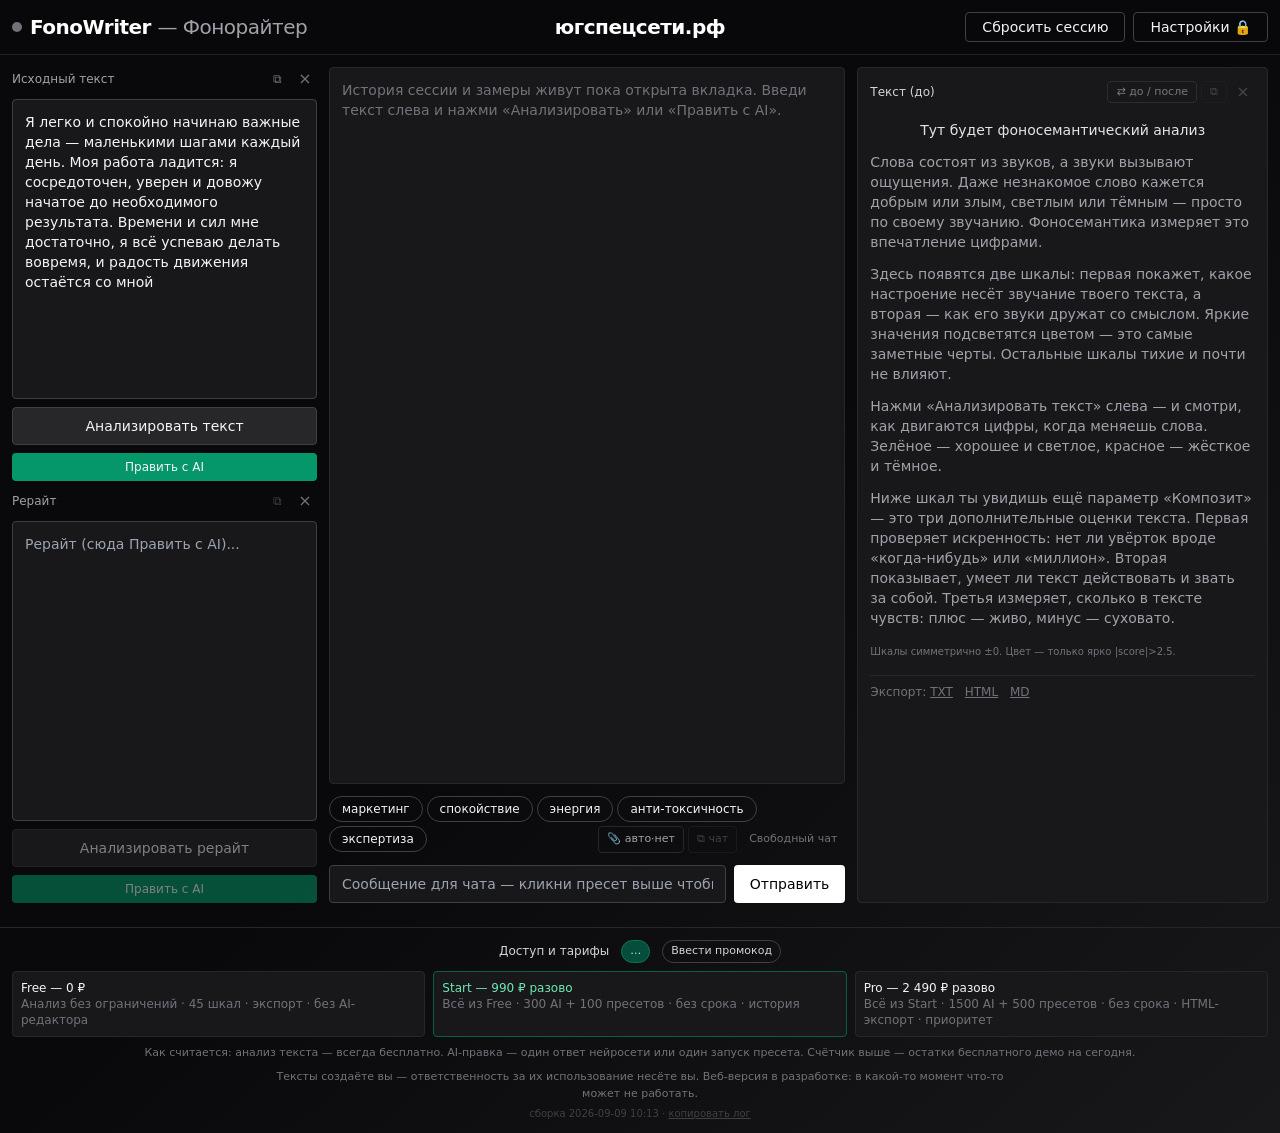
==== app/index.html @ 28bfb9e6 "no_expiry_tariffs" ====
<!doctype html>
<html lang="ru">
  <head>
    <meta charset="UTF-8" />
    <meta name="viewport" content="width=device-width, initial-scale=1.0" />
    <title>FonoWriter — Фонорайтер</title>
    <script src="./gas-adapter.js"></script>
    <script type="module" crossorigin src="./assets/index-BQ-QGiKy.js"></script>
    <link rel="stylesheet" crossorigin href="./assets/index-CV7e9gzK.css">
  </head>
  <body class="bg-zinc-950 text-zinc-100">
    <div id="root"></div>
  </body>
</html>
---- app/assets/index-CV7e9gzK.css ----
*,:before,:after{--tw-border-spacing-x: 0;--tw-border-spacing-y: 0;--tw-translate-x: 0;--tw-translate-y: 0;--tw-rotate: 0;--tw-skew-x: 0;--tw-skew-y: 0;--tw-scale-x: 1;--tw-scale-y: 1;--tw-pan-x: ;--tw-pan-y: ;--tw-pinch-zoom: ;--tw-scroll-snap-strictness: proximity;--tw-gradient-from-position: ;--tw-gradient-via-position: ;--tw-gradient-to-position: ;--tw-ordinal: ;--tw-slashed-zero: ;--tw-numeric-figure: ;--tw-numeric-spacing: ;--tw-numeric-fraction: ;--tw-ring-inset: ;--tw-ring-offset-width: 0px;--tw-ring-offset-color: #fff;--tw-ring-color: rgb(59 130 246 / .5);--tw-ring-offset-shadow: 0 0 #0000;--tw-ring-shadow: 0 0 #0000;--tw-shadow: 0 0 #0000;--tw-shadow-colored: 0 0 #0000;--tw-blur: ;--tw-brightness: ;--tw-contrast: ;--tw-grayscale: ;--tw-hue-rotate: ;--tw-invert: ;--tw-saturate: ;--tw-sepia: ;--tw-drop-shadow: ;--tw-backdrop-blur: ;--tw-backdrop-brightness: ;--tw-backdrop-contrast: ;--tw-backdrop-grayscale: ;--tw-backdrop-hue-rotate: ;--tw-backdrop-invert: ;--tw-backdrop-opacity: ;--tw-backdrop-saturate: ;--tw-backdrop-sepia: ;--tw-contain-size: ;--tw-contain-layout: ;--tw-contain-paint: ;--tw-contain-style: }::backdrop{--tw-border-spacing-x: 0;--tw-border-spacing-y: 0;--tw-translate-x: 0;--tw-translate-y: 0;--tw-rotate: 0;--tw-skew-x: 0;--tw-skew-y: 0;--tw-scale-x: 1;--tw-scale-y: 1;--tw-pan-x: ;--tw-pan-y: ;--tw-pinch-zoom: ;--tw-scroll-snap-strictness: proximity;--tw-gradient-from-position: ;--tw-gradient-via-position: ;--tw-gradient-to-position: ;--tw-ordinal: ;--tw-slashed-zero: ;--tw-numeric-figure: ;--tw-numeric-spacing: ;--tw-numeric-fraction: ;--tw-ring-inset: ;--tw-ring-offset-width: 0px;--tw-ring-offset-color: #fff;--tw-ring-color: rgb(59 130 246 / .5);--tw-ring-offset-shadow: 0 0 #0000;--tw-ring-shadow: 0 0 #0000;--tw-shadow: 0 0 #0000;--tw-shadow-colored: 0 0 #0000;--tw-blur: ;--tw-brightness: ;--tw-contrast: ;--tw-grayscale: ;--tw-hue-rotate: ;--tw-invert: ;--tw-saturate: ;--tw-sepia: ;--tw-drop-shadow: ;--tw-backdrop-blur: ;--tw-backdrop-brightness: ;--tw-backdrop-contrast: ;--tw-backdrop-grayscale: ;--tw-backdrop-hue-rotate: ;--tw-backdrop-invert: ;--tw-backdrop-opacity: ;--tw-backdrop-saturate: ;--tw-backdrop-sepia: ;--tw-contain-size: ;--tw-contain-layout: ;--tw-contain-paint: ;--tw-contain-style: }*,:before,:after{box-sizing:border-box;border-width:0;border-style:solid;border-color:#e5e7eb}:before,:after{--tw-content: ""}html,:host{line-height:1.5;-webkit-text-size-adjust:100%;-moz-tab-size:4;-o-tab-size:4;tab-size:4;font-family:ui-sans-serif,system-ui,sans-serif,"Apple Color Emoji","Segoe UI Emoji",Segoe UI Symbol,"Noto Color Emoji";font-feature-settings:normal;font-variation-settings:normal;-webkit-tap-highlight-color:transparent}body{margin:0;line-height:inherit}hr{height:0;color:inherit;border-top-width:1px}abbr:where([title]){-webkit-text-decoration:underline dotted;text-decoration:underline dotted}h1,h2,h3,h4,h5,h6{font-size:inherit;font-weight:inherit}a{color:inherit;text-decoration:inherit}b,strong{font-weight:bolder}code,kbd,samp,pre{font-family:ui-monospace,SFMono-Regular,Menlo,Monaco,Consolas,Liberation Mono,Courier New,monospace;font-feature-settings:normal;font-variation-settings:normal;font-size:1em}small{font-size:80%}sub,sup{font-size:75%;line-height:0;position:relative;vertical-align:baseline}sub{bottom:-.25em}sup{top:-.5em}table{text-indent:0;border-color:inherit;border-collapse:collapse}button,input,optgroup,select,textarea{font-family:inherit;font-feature-settings:inherit;font-variation-settings:inherit;font-size:100%;font-weight:inherit;line-height:inherit;letter-spacing:inherit;color:inherit;margin:0;padding:0}button,select{text-transform:none}button,input:where([type=button]),input:where([type=reset]),input:where([type=submit]){-webkit-appearance:button;background-color:transparent;background-image:none}:-moz-focusring{outline:auto}:-moz-ui-invalid{box-shadow:none}progress{vertical-align:baseline}::-webkit-inner-spin-button,::-webkit-outer-spin-button{height:auto}[type=search]{-webkit-appearance:textfield;outline-offset:-2px}::-webkit-search-decoration{-webkit-appearance:none}::-webkit-file-upload-button{-webkit-appearance:button;font:inherit}summary{display:list-item}blockquote,dl,dd,h1,h2,h3,h4,h5,h6,hr,figure,p,pre{margin:0}fieldset{margin:0;padding:0}legend{padding:0}ol,ul,menu{list-style:none;margin:0;padding:0}dialog{padding:0}textarea{resize:vertical}input::-moz-placeholder,textarea::-moz-placeholder{opacity:1;color:#9ca3af}input::placeholder,textarea::placeholder{opacity:1;color:#9ca3af}button,[role=button]{cursor:pointer}:disabled{cursor:default}img,svg,video,canvas,audio,iframe,embed,object{display:block;vertical-align:middle}img,video{max-width:100%;height:auto}[hidden]:where(:not([hidden=until-found])){display:none}.fixed{position:fixed}.sticky{position:sticky}.inset-0{top:0;right:0;bottom:0;left:0}.bottom-6{bottom:1.5rem}.left-1\/2{left:50%}.top-0{top:0}.z-10{z-index:10}.z-50{z-index:50}.z-\[60\]{z-index:60}.order-1{order:1}.order-2{order:2}.order-3{order:3}.order-4{order:4}.col-span-2{grid-column:span 2 / span 2}.mx-auto{margin-left:auto;margin-right:auto}.mb-1{margin-bottom:.25rem}.ml-2{margin-left:.5rem}.ml-auto{margin-left:auto}.mt-1{margin-top:.25rem}.mt-1\.5{margin-top:.375rem}.mt-2{margin-top:.5rem}.mt-3{margin-top:.75rem}.mt-6{margin-top:1.5rem}.inline-block{display:inline-block}.flex{display:flex}.table{display:table}.grid{display:grid}.contents{display:contents}.hidden{display:none}.h-1{height:.25rem}.h-1\.5{height:.375rem}.h-2{height:.5rem}.h-2\.5{height:.625rem}.h-4{height:1rem}.h-6{height:1.5rem}.h-64{height:16rem}.h-full{height:100%}.max-h-32{max-height:8rem}.min-h-0{min-height:0px}.min-h-\[200px\]{min-height:200px}.min-h-\[300px\]{min-height:300px}.min-h-\[520px\]{min-height:520px}.min-h-\[90px\]{min-height:90px}.min-h-screen{min-height:100vh}.w-2{width:.5rem}.w-2\.5{width:.625rem}.w-4{width:1rem}.w-6{width:1.5rem}.w-64{width:16rem}.w-full{width:100%}.w-px{width:1px}.min-w-0{min-width:0px}.max-w-3xl{max-width:48rem}.max-w-5xl{max-width:64rem}.max-w-\[85\%\]{max-width:85%}.max-w-sm{max-width:24rem}.flex-1{flex:1 1 0%}.shrink-0{flex-shrink:0}.-translate-x-1\/2{--tw-translate-x: -50%;transform:translate(var(--tw-translate-x),var(--tw-translate-y)) rotate(var(--tw-rotate)) skew(var(--tw-skew-x)) skewY(var(--tw-skew-y)) scaleX(var(--tw-scale-x)) scaleY(var(--tw-scale-y))}@keyframes pulse{50%{opacity:.5}}.animate-pulse{animation:pulse 2s cubic-bezier(.4,0,.6,1) infinite}.cursor-pointer{cursor:pointer}.resize-none{resize:none}.resize{resize:both}.grid-cols-2{grid-template-columns:repeat(2,minmax(0,1fr))}.flex-col{flex-direction:column}.flex-wrap{flex-wrap:wrap}.items-center{align-items:center}.justify-start{justify-content:flex-start}.justify-end{justify-content:flex-end}.justify-center{justify-content:center}.justify-between{justify-content:space-between}.gap-1{gap:.25rem}.gap-2{gap:.5rem}.gap-3{gap:.75rem}.gap-x-2{-moz-column-gap:.5rem;column-gap:.5rem}.gap-y-1{row-gap:.25rem}.space-y-1>:not([hidden])~:not([hidden]){--tw-space-y-reverse: 0;margin-top:calc(.25rem * calc(1 - var(--tw-space-y-reverse)));margin-bottom:calc(.25rem * var(--tw-space-y-reverse))}.space-y-2>:not([hidden])~:not([hidden]){--tw-space-y-reverse: 0;margin-top:calc(.5rem * calc(1 - var(--tw-space-y-reverse)));margin-bottom:calc(.5rem * var(--tw-space-y-reverse))}.space-y-3>:not([hidden])~:not([hidden]){--tw-space-y-reverse: 0;margin-top:calc(.75rem * calc(1 - var(--tw-space-y-reverse)));margin-bottom:calc(.75rem * var(--tw-space-y-reverse))}.space-y-4>:not([hidden])~:not([hidden]){--tw-space-y-reverse: 0;margin-top:calc(1rem * calc(1 - var(--tw-space-y-reverse)));margin-bottom:calc(1rem * var(--tw-space-y-reverse))}.self-end{align-self:flex-end}.overflow-auto{overflow:auto}.overflow-hidden{overflow:hidden}.overflow-visible{overflow:visible}.overflow-y-auto{overflow-y:auto}.truncate{overflow:hidden;text-overflow:ellipsis;white-space:nowrap}.whitespace-nowrap{white-space:nowrap}.whitespace-pre-wrap{white-space:pre-wrap}.rounded{border-radius:.25rem}.rounded-2xl{border-radius:1rem}.rounded-full{border-radius:9999px}.rounded-lg{border-radius:.5rem}.border{border-width:1px}.border-b{border-bottom-width:1px}.border-t{border-top-width:1px}.border-emerald-700{--tw-border-opacity: 1;border-color:rgb(4 120 87 / var(--tw-border-opacity, 1))}.border-emerald-800{--tw-border-opacity: 1;border-color:rgb(6 95 70 / var(--tw-border-opacity, 1))}.border-white{--tw-border-opacity: 1;border-color:rgb(255 255 255 / var(--tw-border-opacity, 1))}.border-zinc-700{--tw-border-opacity: 1;border-color:rgb(63 63 70 / var(--tw-border-opacity, 1))}.border-zinc-800{--tw-border-opacity: 1;border-color:rgb(39 39 42 / var(--tw-border-opacity, 1))}.border-zinc-800\/80{border-color:#27272acc}.bg-black{--tw-bg-opacity: 1;background-color:rgb(0 0 0 / var(--tw-bg-opacity, 1))}.bg-black\/70{background-color:#000000b3}.bg-emerald-400{--tw-bg-opacity: 1;background-color:rgb(52 211 153 / var(--tw-bg-opacity, 1))}.bg-emerald-600{--tw-bg-opacity: 1;background-color:rgb(5 150 105 / var(--tw-bg-opacity, 1))}.bg-emerald-800{--tw-bg-opacity: 1;background-color:rgb(6 95 70 / var(--tw-bg-opacity, 1))}.bg-emerald-900{--tw-bg-opacity: 1;background-color:rgb(6 78 59 / var(--tw-bg-opacity, 1))}.bg-red-500{--tw-bg-opacity: 1;background-color:rgb(239 68 68 / var(--tw-bg-opacity, 1))}.bg-white{--tw-bg-opacity: 1;background-color:rgb(255 255 255 / var(--tw-bg-opacity, 1))}.bg-zinc-500{--tw-bg-opacity: 1;background-color:rgb(113 113 122 / var(--tw-bg-opacity, 1))}.bg-zinc-600{--tw-bg-opacity: 1;background-color:rgb(82 82 91 / var(--tw-bg-opacity, 1))}.bg-zinc-800{--tw-bg-opacity: 1;background-color:rgb(39 39 42 / var(--tw-bg-opacity, 1))}.bg-zinc-900{--tw-bg-opacity: 1;background-color:rgb(24 24 27 / var(--tw-bg-opacity, 1))}.bg-zinc-900\/90{background-color:#18181be6}.bg-zinc-950{--tw-bg-opacity: 1;background-color:rgb(9 9 11 / var(--tw-bg-opacity, 1))}.bg-zinc-950\/80{background-color:#09090bcc}.bg-gradient-to-br{background-image:linear-gradient(to bottom right,var(--tw-gradient-stops))}.bg-gradient-to-r{background-image:linear-gradient(to right,var(--tw-gradient-stops))}.from-emerald-500{--tw-gradient-from: #10b981 var(--tw-gradient-from-position);--tw-gradient-to: rgb(16 185 129 / 0) var(--tw-gradient-to-position);--tw-gradient-stops: var(--tw-gradient-from), var(--tw-gradient-to)}.from-zinc-950{--tw-gradient-from: #09090b var(--tw-gradient-from-position);--tw-gradient-to: rgb(9 9 11 / 0) var(--tw-gradient-to-position);--tw-gradient-stops: var(--tw-gradient-from), var(--tw-gradient-to)}.via-zinc-950{--tw-gradient-to: rgb(9 9 11 / 0) var(--tw-gradient-to-position);--tw-gradient-stops: var(--tw-gradient-from), #09090b var(--tw-gradient-via-position), var(--tw-gradient-to)}.to-emerald-300{--tw-gradient-to: #6ee7b7 var(--tw-gradient-to-position)}.to-zinc-900{--tw-gradient-to: #18181b var(--tw-gradient-to-position)}.p-2{padding:.5rem}.p-3{padding:.75rem}.p-4{padding:1rem}.p-6{padding:1.5rem}.px-1{padding-left:.25rem;padding-right:.25rem}.px-2{padding-left:.5rem;padding-right:.5rem}.px-3{padding-left:.75rem;padding-right:.75rem}.px-4{padding-left:1rem;padding-right:1rem}.py-0\.5{padding-top:.125rem;padding-bottom:.125rem}.py-1{padding-top:.25rem;padding-bottom:.25rem}.py-1\.5{padding-top:.375rem;padding-bottom:.375rem}.py-2{padding-top:.5rem;padding-bottom:.5rem}.pr-2{padding-right:.5rem}.pt-2{padding-top:.5rem}.text-center{text-align:center}.font-mono{font-family:ui-monospace,SFMono-Regular,Menlo,Monaco,Consolas,Liberation Mono,Courier New,monospace}.text-3xl{font-size:1.875rem;line-height:2.25rem}.text-\[10px\]{font-size:10px}.text-\[11px\]{font-size:11px}.text-base{font-size:1rem;line-height:1.5rem}.text-sm{font-size:.875rem;line-height:1.25rem}.text-xs{font-size:.75rem;line-height:1rem}.font-bold{font-weight:700}.font-medium{font-weight:500}.font-normal{font-weight:400}.italic{font-style:italic}.tracking-tight{letter-spacing:-.025em}.text-black{--tw-text-opacity: 1;color:rgb(0 0 0 / var(--tw-text-opacity, 1))}.text-emerald-200{--tw-text-opacity: 1;color:rgb(167 243 208 / var(--tw-text-opacity, 1))}.text-emerald-300{--tw-text-opacity: 1;color:rgb(110 231 183 / var(--tw-text-opacity, 1))}.text-emerald-400{--tw-text-opacity: 1;color:rgb(52 211 153 / var(--tw-text-opacity, 1))}.text-red-400{--tw-text-opacity: 1;color:rgb(248 113 113 / var(--tw-text-opacity, 1))}.text-white{--tw-text-opacity: 1;color:rgb(255 255 255 / var(--tw-text-opacity, 1))}.text-zinc-100{--tw-text-opacity: 1;color:rgb(244 244 245 / var(--tw-text-opacity, 1))}.text-zinc-200{--tw-text-opacity: 1;color:rgb(228 228 231 / var(--tw-text-opacity, 1))}.text-zinc-300{--tw-text-opacity: 1;color:rgb(212 212 216 / var(--tw-text-opacity, 1))}.text-zinc-400{--tw-text-opacity: 1;color:rgb(161 161 170 / var(--tw-text-opacity, 1))}.text-zinc-500{--tw-text-opacity: 1;color:rgb(113 113 122 / var(--tw-text-opacity, 1))}.text-zinc-700{--tw-text-opacity: 1;color:rgb(63 63 70 / var(--tw-text-opacity, 1))}.underline{text-decoration-line:underline}.shadow-lg{--tw-shadow: 0 10px 15px -3px rgb(0 0 0 / .1), 0 4px 6px -4px rgb(0 0 0 / .1);--tw-shadow-colored: 0 10px 15px -3px var(--tw-shadow-color), 0 4px 6px -4px var(--tw-shadow-color);box-shadow:var(--tw-ring-offset-shadow, 0 0 #0000),var(--tw-ring-shadow, 0 0 #0000),var(--tw-shadow)}.shadow-sm{--tw-shadow: 0 1px 2px 0 rgb(0 0 0 / .05);--tw-shadow-colored: 0 1px 2px 0 var(--tw-shadow-color);box-shadow:var(--tw-ring-offset-shadow, 0 0 #0000),var(--tw-ring-shadow, 0 0 #0000),var(--tw-shadow)}.shadow-xl{--tw-shadow: 0 20px 25px -5px rgb(0 0 0 / .1), 0 8px 10px -6px rgb(0 0 0 / .1);--tw-shadow-colored: 0 20px 25px -5px var(--tw-shadow-color), 0 8px 10px -6px var(--tw-shadow-color);box-shadow:var(--tw-ring-offset-shadow, 0 0 #0000),var(--tw-ring-shadow, 0 0 #0000),var(--tw-shadow)}.filter{filter:var(--tw-blur) var(--tw-brightness) var(--tw-contrast) var(--tw-grayscale) var(--tw-hue-rotate) var(--tw-invert) var(--tw-saturate) var(--tw-sepia) var(--tw-drop-shadow)}.backdrop-blur-sm{--tw-backdrop-blur: blur(4px);-webkit-backdrop-filter:var(--tw-backdrop-blur) var(--tw-backdrop-brightness) var(--tw-backdrop-contrast) var(--tw-backdrop-grayscale) var(--tw-backdrop-hue-rotate) var(--tw-backdrop-invert) var(--tw-backdrop-opacity) var(--tw-backdrop-saturate) var(--tw-backdrop-sepia);backdrop-filter:var(--tw-backdrop-blur) var(--tw-backdrop-brightness) var(--tw-backdrop-contrast) var(--tw-backdrop-grayscale) var(--tw-backdrop-hue-rotate) var(--tw-backdrop-invert) var(--tw-backdrop-opacity) var(--tw-backdrop-saturate) var(--tw-backdrop-sepia)}.transition-all{transition-property:all;transition-timing-function:cubic-bezier(.4,0,.2,1);transition-duration:.15s}.transition-colors{transition-property:color,background-color,border-color,text-decoration-color,fill,stroke;transition-timing-function:cubic-bezier(.4,0,.2,1);transition-duration:.15s}.transition-shadow{transition-property:box-shadow;transition-timing-function:cubic-bezier(.4,0,.2,1);transition-duration:.15s}.duration-500{transition-duration:.5s}@media (prefers-reduced-motion: no-preference){.btn-press:active{transform:scale(.97)}.btn-hover{transition:transform .15s cubic-bezier(.16,1,.3,1),background-color .15s ease-out,opacity .15s ease-out}.btn-hover:hover{transform:translateY(-1px)}.preset-pill{transition:transform .18s cubic-bezier(.16,1,.3,1),background-color .15s ease-out,border-color .15s ease-out}.preset-pill:hover{transform:scale(1.03)}.preset-pill:active{transform:scale(.97)}.scale-bar{transition:width .6s cubic-bezier(.16,1,.3,1),background-color .2s ease-out}.chat-bubble{animation:bubbleIn .22s cubic-bezier(.16,1,.3,1)}@keyframes bubbleIn{0%{opacity:0;transform:translateY(6px) scale(.98)}to{opacity:1;transform:translateY(0) scale(1)}}.log-line{animation:logIn .15s ease-out}@keyframes logIn{0%{opacity:0;transform:translate(-4px)}to{opacity:1;transform:translate(0)}}}@media (prefers-reduced-motion: reduce){.btn-press:active,.btn-hover:hover,.preset-pill:hover{transform:none}.chat-bubble,.log-line{animation:none}}@media (hover: none){.btn-hover:hover,.preset-pill:hover{transform:none}}.hover\:border-zinc-600:hover{--tw-border-opacity: 1;border-color:rgb(82 82 91 / var(--tw-border-opacity, 1))}.hover\:bg-emerald-500:hover{--tw-bg-opacity: 1;background-color:rgb(16 185 129 / var(--tw-bg-opacity, 1))}.hover\:bg-emerald-800:hover{--tw-bg-opacity: 1;background-color:rgb(6 95 70 / var(--tw-bg-opacity, 1))}.hover\:bg-red-900:hover{--tw-bg-opacity: 1;background-color:rgb(127 29 29 / var(--tw-bg-opacity, 1))}.hover\:bg-zinc-100:hover{--tw-bg-opacity: 1;background-color:rgb(244 244 245 / var(--tw-bg-opacity, 1))}.hover\:bg-zinc-700:hover{--tw-bg-opacity: 1;background-color:rgb(63 63 70 / var(--tw-bg-opacity, 1))}.hover\:bg-zinc-800:hover{--tw-bg-opacity: 1;background-color:rgb(39 39 42 / var(--tw-bg-opacity, 1))}.hover\:text-emerald-400:hover{--tw-text-opacity: 1;color:rgb(52 211 153 / var(--tw-text-opacity, 1))}.hover\:text-white:hover{--tw-text-opacity: 1;color:rgb(255 255 255 / var(--tw-text-opacity, 1))}.hover\:shadow:hover{--tw-shadow: 0 1px 3px 0 rgb(0 0 0 / .1), 0 1px 2px -1px rgb(0 0 0 / .1);--tw-shadow-colored: 0 1px 3px 0 var(--tw-shadow-color), 0 1px 2px -1px var(--tw-shadow-color);box-shadow:var(--tw-ring-offset-shadow, 0 0 #0000),var(--tw-ring-shadow, 0 0 #0000),var(--tw-shadow)}.focus\:border-zinc-600:focus{--tw-border-opacity: 1;border-color:rgb(82 82 91 / var(--tw-border-opacity, 1))}.focus\:outline-none:focus{outline:2px solid transparent;outline-offset:2px}.focus\:ring-2:focus{--tw-ring-offset-shadow: var(--tw-ring-inset) 0 0 0 var(--tw-ring-offset-width) var(--tw-ring-offset-color);--tw-ring-shadow: var(--tw-ring-inset) 0 0 0 calc(2px + var(--tw-ring-offset-width)) var(--tw-ring-color);box-shadow:var(--tw-ring-offset-shadow),var(--tw-ring-shadow),var(--tw-shadow, 0 0 #0000)}.focus\:ring-white\/10:focus{--tw-ring-color: rgb(255 255 255 / .1)}.focus-visible\:ring-2:focus-visible{--tw-ring-offset-shadow: var(--tw-ring-inset) 0 0 0 var(--tw-ring-offset-width) var(--tw-ring-offset-color);--tw-ring-shadow: var(--tw-ring-inset) 0 0 0 calc(2px + var(--tw-ring-offset-width)) var(--tw-ring-color);box-shadow:var(--tw-ring-offset-shadow),var(--tw-ring-shadow),var(--tw-shadow, 0 0 #0000)}.focus-visible\:ring-emerald-400\/30:focus-visible{--tw-ring-color: rgb(52 211 153 / .3)}.focus-visible\:ring-white\/20:focus-visible{--tw-ring-color: rgb(255 255 255 / .2)}.active\:scale-95:active{--tw-scale-x: .95;--tw-scale-y: .95;transform:translate(var(--tw-translate-x),var(--tw-translate-y)) rotate(var(--tw-rotate)) skew(var(--tw-skew-x)) skewY(var(--tw-skew-y)) scaleX(var(--tw-scale-x)) scaleY(var(--tw-scale-y))}.active\:scale-\[0\.98\]:active{--tw-scale-x: .98;--tw-scale-y: .98;transform:translate(var(--tw-translate-x),var(--tw-translate-y)) rotate(var(--tw-rotate)) skew(var(--tw-skew-x)) skewY(var(--tw-skew-y)) scaleX(var(--tw-scale-x)) scaleY(var(--tw-scale-y))}.disabled\:opacity-50:disabled{opacity:.5}@media (min-width: 420px){.min-\[420px\]\:inline{display:inline}}@media (min-width: 640px){.sm\:inline{display:inline}.sm\:hidden{display:none}}@media (min-width: 768px){.md\:order-none{order:0}.md\:col-span-1{grid-column:span 1 / span 1}.md\:grid-cols-3{grid-template-columns:repeat(3,minmax(0,1fr))}.md\:px-4{padding-left:1rem;padding-right:1rem}.md\:text-sm{font-size:.875rem;line-height:1.25rem}.md\:text-xl{font-size:1.25rem;line-height:1.75rem}}@media (min-width: 1024px){.lg\:order-none{order:0}.lg\:col-span-3{grid-column:span 3 / span 3}.lg\:col-span-4{grid-column:span 4 / span 4}.lg\:col-span-5{grid-column:span 5 / span 5}.lg\:flex{display:flex}.lg\:grid{display:grid}.lg\:min-h-0{min-height:0px}.lg\:grid-cols-12{grid-template-columns:repeat(12,minmax(0,1fr))}.lg\:flex-col{flex-direction:column}.lg\:gap-2{gap:.5rem}.lg\:gap-3{gap:.75rem}.lg\:overflow-hidden{overflow:hidden}}
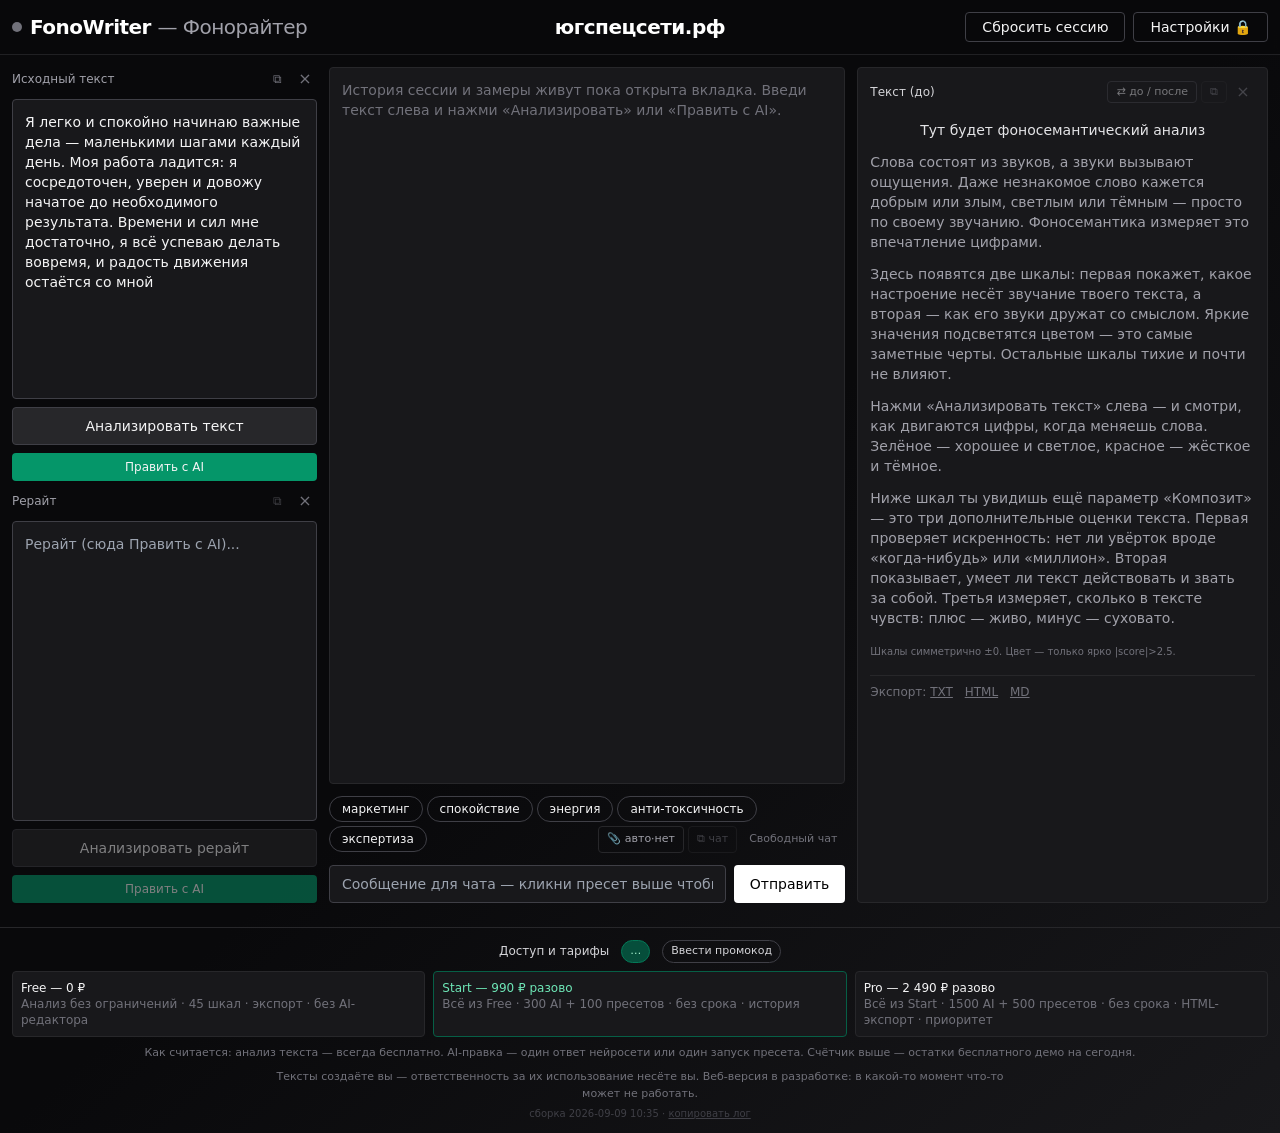
==== commit 1287ac80: "pro_settings" ====
--- a/app/index.html
+++ b/app/index.html
@@ -5,8 +5,8 @@
     <meta name="viewport" content="width=device-width, initial-scale=1.0" />
     <title>FonoWriter — Фонорайтер</title>
     <script src="./gas-adapter.js"></script>
-    <script type="module" crossorigin src="./assets/index-BQ-QGiKy.js"></script>
-    <link rel="stylesheet" crossorigin href="./assets/index-CV7e9gzK.css">
+    <script type="module" crossorigin src="./assets/index-bWSCpbfN.js"></script>
+    <link rel="stylesheet" crossorigin href="./assets/index-FSXmGidk.css">
   </head>
   <body class="bg-zinc-950 text-zinc-100">
     <div id="root"></div>
--- a/app/assets/index-FSXmGidk.css
+++ b/app/assets/index-FSXmGidk.css
@@ -0,0 +1 @@
+*,:before,:after{--tw-border-spacing-x: 0;--tw-border-spacing-y: 0;--tw-translate-x: 0;--tw-translate-y: 0;--tw-rotate: 0;--tw-skew-x: 0;--tw-skew-y: 0;--tw-scale-x: 1;--tw-scale-y: 1;--tw-pan-x: ;--tw-pan-y: ;--tw-pinch-zoom: ;--tw-scroll-snap-strictness: proximity;--tw-gradient-from-position: ;--tw-gradient-via-position: ;--tw-gradient-to-position: ;--tw-ordinal: ;--tw-slashed-zero: ;--tw-numeric-figure: ;--tw-numeric-spacing: ;--tw-numeric-fraction: ;--tw-ring-inset: ;--tw-ring-offset-width: 0px;--tw-ring-offset-color: #fff;--tw-ring-color: rgb(59 130 246 / .5);--tw-ring-offset-shadow: 0 0 #0000;--tw-ring-shadow: 0 0 #0000;--tw-shadow: 0 0 #0000;--tw-shadow-colored: 0 0 #0000;--tw-blur: ;--tw-brightness: ;--tw-contrast: ;--tw-grayscale: ;--tw-hue-rotate: ;--tw-invert: ;--tw-saturate: ;--tw-sepia: ;--tw-drop-shadow: ;--tw-backdrop-blur: ;--tw-backdrop-brightness: ;--tw-backdrop-contrast: ;--tw-backdrop-grayscale: ;--tw-backdrop-hue-rotate: ;--tw-backdrop-invert: ;--tw-backdrop-opacity: ;--tw-backdrop-saturate: ;--tw-backdrop-sepia: ;--tw-contain-size: ;--tw-contain-layout: ;--tw-contain-paint: ;--tw-contain-style: }::backdrop{--tw-border-spacing-x: 0;--tw-border-spacing-y: 0;--tw-translate-x: 0;--tw-translate-y: 0;--tw-rotate: 0;--tw-skew-x: 0;--tw-skew-y: 0;--tw-scale-x: 1;--tw-scale-y: 1;--tw-pan-x: ;--tw-pan-y: ;--tw-pinch-zoom: ;--tw-scroll-snap-strictness: proximity;--tw-gradient-from-position: ;--tw-gradient-via-position: ;--tw-gradient-to-position: ;--tw-ordinal: ;--tw-slashed-zero: ;--tw-numeric-figure: ;--tw-numeric-spacing: ;--tw-numeric-fraction: ;--tw-ring-inset: ;--tw-ring-offset-width: 0px;--tw-ring-offset-color: #fff;--tw-ring-color: rgb(59 130 246 / .5);--tw-ring-offset-shadow: 0 0 #0000;--tw-ring-shadow: 0 0 #0000;--tw-shadow: 0 0 #0000;--tw-shadow-colored: 0 0 #0000;--tw-blur: ;--tw-brightness: ;--tw-contrast: ;--tw-grayscale: ;--tw-hue-rotate: ;--tw-invert: ;--tw-saturate: ;--tw-sepia: ;--tw-drop-shadow: ;--tw-backdrop-blur: ;--tw-backdrop-brightness: ;--tw-backdrop-contrast: ;--tw-backdrop-grayscale: ;--tw-backdrop-hue-rotate: ;--tw-backdrop-invert: ;--tw-backdrop-opacity: ;--tw-backdrop-saturate: ;--tw-backdrop-sepia: ;--tw-contain-size: ;--tw-contain-layout: ;--tw-contain-paint: ;--tw-contain-style: }*,:before,:after{box-sizing:border-box;border-width:0;border-style:solid;border-color:#e5e7eb}:before,:after{--tw-content: ""}html,:host{line-height:1.5;-webkit-text-size-adjust:100%;-moz-tab-size:4;-o-tab-size:4;tab-size:4;font-family:ui-sans-serif,system-ui,sans-serif,"Apple Color Emoji","Segoe UI Emoji",Segoe UI Symbol,"Noto Color Emoji";font-feature-settings:normal;font-variation-settings:normal;-webkit-tap-highlight-color:transparent}body{margin:0;line-height:inherit}hr{height:0;color:inherit;border-top-width:1px}abbr:where([title]){-webkit-text-decoration:underline dotted;text-decoration:underline dotted}h1,h2,h3,h4,h5,h6{font-size:inherit;font-weight:inherit}a{color:inherit;text-decoration:inherit}b,strong{font-weight:bolder}code,kbd,samp,pre{font-family:ui-monospace,SFMono-Regular,Menlo,Monaco,Consolas,Liberation Mono,Courier New,monospace;font-feature-settings:normal;font-variation-settings:normal;font-size:1em}small{font-size:80%}sub,sup{font-size:75%;line-height:0;position:relative;vertical-align:baseline}sub{bottom:-.25em}sup{top:-.5em}table{text-indent:0;border-color:inherit;border-collapse:collapse}button,input,optgroup,select,textarea{font-family:inherit;font-feature-settings:inherit;font-variation-settings:inherit;font-size:100%;font-weight:inherit;line-height:inherit;letter-spacing:inherit;color:inherit;margin:0;padding:0}button,select{text-transform:none}button,input:where([type=button]),input:where([type=reset]),input:where([type=submit]){-webkit-appearance:button;background-color:transparent;background-image:none}:-moz-focusring{outline:auto}:-moz-ui-invalid{box-shadow:none}progress{vertical-align:baseline}::-webkit-inner-spin-button,::-webkit-outer-spin-button{height:auto}[type=search]{-webkit-appearance:textfield;outline-offset:-2px}::-webkit-search-decoration{-webkit-appearance:none}::-webkit-file-upload-button{-webkit-appearance:button;font:inherit}summary{display:list-item}blockquote,dl,dd,h1,h2,h3,h4,h5,h6,hr,figure,p,pre{margin:0}fieldset{margin:0;padding:0}legend{padding:0}ol,ul,menu{list-style:none;margin:0;padding:0}dialog{padding:0}textarea{resize:vertical}input::-moz-placeholder,textarea::-moz-placeholder{opacity:1;color:#9ca3af}input::placeholder,textarea::placeholder{opacity:1;color:#9ca3af}button,[role=button]{cursor:pointer}:disabled{cursor:default}img,svg,video,canvas,audio,iframe,embed,object{display:block;vertical-align:middle}img,video{max-width:100%;height:auto}[hidden]:where(:not([hidden=until-found])){display:none}.pointer-events-none{pointer-events:none}.fixed{position:fixed}.absolute{position:absolute}.relative{position:relative}.sticky{position:sticky}.inset-0{top:0;right:0;bottom:0;left:0}.bottom-6{bottom:1.5rem}.left-1\/2{left:50%}.right-0{right:0}.top-0{top:0}.z-10{z-index:10}.z-50{z-index:50}.z-\[60\]{z-index:60}.order-1{order:1}.order-2{order:2}.order-3{order:3}.order-4{order:4}.col-span-2{grid-column:span 2 / span 2}.mx-auto{margin-left:auto;margin-right:auto}.mb-1{margin-bottom:.25rem}.ml-2{margin-left:.5rem}.ml-auto{margin-left:auto}.mt-1{margin-top:.25rem}.mt-1\.5{margin-top:.375rem}.mt-2{margin-top:.5rem}.mt-3{margin-top:.75rem}.inline-block{display:inline-block}.flex{display:flex}.table{display:table}.grid{display:grid}.contents{display:contents}.hidden{display:none}.h-1{height:.25rem}.h-1\.5{height:.375rem}.h-2{height:.5rem}.h-2\.5{height:.625rem}.h-4{height:1rem}.h-6{height:1.5rem}.h-64{height:16rem}.h-full{height:100%}.max-h-32{max-height:8rem}.min-h-0{min-height:0px}.min-h-\[200px\]{min-height:200px}.min-h-\[300px\]{min-height:300px}.min-h-\[520px\]{min-height:520px}.min-h-\[90px\]{min-height:90px}.min-h-screen{min-height:100vh}.w-2{width:.5rem}.w-2\.5{width:.625rem}.w-4{width:1rem}.w-6{width:1.5rem}.w-64{width:16rem}.w-full{width:100%}.w-px{width:1px}.min-w-0{min-width:0px}.max-w-3xl{max-width:48rem}.max-w-5xl{max-width:64rem}.max-w-\[85\%\]{max-width:85%}.max-w-sm{max-width:24rem}.flex-1{flex:1 1 0%}.shrink-0{flex-shrink:0}.-translate-x-1\/2{--tw-translate-x: -50%;transform:translate(var(--tw-translate-x),var(--tw-translate-y)) rotate(var(--tw-rotate)) skew(var(--tw-skew-x)) skewY(var(--tw-skew-y)) scaleX(var(--tw-scale-x)) scaleY(var(--tw-scale-y))}@keyframes pulse{50%{opacity:.5}}.animate-pulse{animation:pulse 2s cubic-bezier(.4,0,.6,1) infinite}.cursor-pointer{cursor:pointer}.select-none{-webkit-user-select:none;-moz-user-select:none;user-select:none}.resize-none{resize:none}.resize{resize:both}.grid-cols-2{grid-template-columns:repeat(2,minmax(0,1fr))}.flex-col{flex-direction:column}.flex-wrap{flex-wrap:wrap}.items-center{align-items:center}.justify-start{justify-content:flex-start}.justify-end{justify-content:flex-end}.justify-center{justify-content:center}.justify-between{justify-content:space-between}.gap-1{gap:.25rem}.gap-2{gap:.5rem}.gap-3{gap:.75rem}.gap-x-2{-moz-column-gap:.5rem;column-gap:.5rem}.gap-y-1{row-gap:.25rem}.space-y-1>:not([hidden])~:not([hidden]){--tw-space-y-reverse: 0;margin-top:calc(.25rem * calc(1 - var(--tw-space-y-reverse)));margin-bottom:calc(.25rem * var(--tw-space-y-reverse))}.space-y-2>:not([hidden])~:not([hidden]){--tw-space-y-reverse: 0;margin-top:calc(.5rem * calc(1 - var(--tw-space-y-reverse)));margin-bottom:calc(.5rem * var(--tw-space-y-reverse))}.space-y-3>:not([hidden])~:not([hidden]){--tw-space-y-reverse: 0;margin-top:calc(.75rem * calc(1 - var(--tw-space-y-reverse)));margin-bottom:calc(.75rem * var(--tw-space-y-reverse))}.space-y-4>:not([hidden])~:not([hidden]){--tw-space-y-reverse: 0;margin-top:calc(1rem * calc(1 - var(--tw-space-y-reverse)));margin-bottom:calc(1rem * var(--tw-space-y-reverse))}.self-end{align-self:flex-end}.overflow-auto{overflow:auto}.overflow-hidden{overflow:hidden}.overflow-visible{overflow:visible}.overflow-y-auto{overflow-y:auto}.truncate{overflow:hidden;text-overflow:ellipsis;white-space:nowrap}.whitespace-nowrap{white-space:nowrap}.whitespace-pre-wrap{white-space:pre-wrap}.rounded{border-radius:.25rem}.rounded-2xl{border-radius:1rem}.rounded-full{border-radius:9999px}.rounded-lg{border-radius:.5rem}.border{border-width:1px}.border-b{border-bottom-width:1px}.border-t{border-top-width:1px}.border-emerald-700{--tw-border-opacity: 1;border-color:rgb(4 120 87 / var(--tw-border-opacity, 1))}.border-emerald-800{--tw-border-opacity: 1;border-color:rgb(6 95 70 / var(--tw-border-opacity, 1))}.border-white{--tw-border-opacity: 1;border-color:rgb(255 255 255 / var(--tw-border-opacity, 1))}.border-zinc-700{--tw-border-opacity: 1;border-color:rgb(63 63 70 / var(--tw-border-opacity, 1))}.border-zinc-800{--tw-border-opacity: 1;border-color:rgb(39 39 42 / var(--tw-border-opacity, 1))}.border-zinc-800\/80{border-color:#27272acc}.bg-black{--tw-bg-opacity: 1;background-color:rgb(0 0 0 / var(--tw-bg-opacity, 1))}.bg-black\/70{background-color:#000000b3}.bg-emerald-400{--tw-bg-opacity: 1;background-color:rgb(52 211 153 / var(--tw-bg-opacity, 1))}.bg-emerald-600{--tw-bg-opacity: 1;background-color:rgb(5 150 105 / var(--tw-bg-opacity, 1))}.bg-emerald-800{--tw-bg-opacity: 1;background-color:rgb(6 95 70 / var(--tw-bg-opacity, 1))}.bg-emerald-900{--tw-bg-opacity: 1;background-color:rgb(6 78 59 / var(--tw-bg-opacity, 1))}.bg-emerald-950\/40{background-color:#022c2266}.bg-red-500{--tw-bg-opacity: 1;background-color:rgb(239 68 68 / var(--tw-bg-opacity, 1))}.bg-white{--tw-bg-opacity: 1;background-color:rgb(255 255 255 / var(--tw-bg-opacity, 1))}.bg-zinc-500{--tw-bg-opacity: 1;background-color:rgb(113 113 122 / var(--tw-bg-opacity, 1))}.bg-zinc-600{--tw-bg-opacity: 1;background-color:rgb(82 82 91 / var(--tw-bg-opacity, 1))}.bg-zinc-800{--tw-bg-opacity: 1;background-color:rgb(39 39 42 / var(--tw-bg-opacity, 1))}.bg-zinc-900{--tw-bg-opacity: 1;background-color:rgb(24 24 27 / var(--tw-bg-opacity, 1))}.bg-zinc-900\/90{background-color:#18181be6}.bg-zinc-950{--tw-bg-opacity: 1;background-color:rgb(9 9 11 / var(--tw-bg-opacity, 1))}.bg-zinc-950\/80{background-color:#09090bcc}.bg-gradient-to-br{background-image:linear-gradient(to bottom right,var(--tw-gradient-stops))}.bg-gradient-to-r{background-image:linear-gradient(to right,var(--tw-gradient-stops))}.from-emerald-500{--tw-gradient-from: #10b981 var(--tw-gradient-from-position);--tw-gradient-to: rgb(16 185 129 / 0) var(--tw-gradient-to-position);--tw-gradient-stops: var(--tw-gradient-from), var(--tw-gradient-to)}.from-zinc-950{--tw-gradient-from: #09090b var(--tw-gradient-from-position);--tw-gradient-to: rgb(9 9 11 / 0) var(--tw-gradient-to-position);--tw-gradient-stops: var(--tw-gradient-from), var(--tw-gradient-to)}.via-zinc-950{--tw-gradient-to: rgb(9 9 11 / 0) var(--tw-gradient-to-position);--tw-gradient-stops: var(--tw-gradient-from), #09090b var(--tw-gradient-via-position), var(--tw-gradient-to)}.to-emerald-300{--tw-gradient-to: #6ee7b7 var(--tw-gradient-to-position)}.to-zinc-900{--tw-gradient-to: #18181b var(--tw-gradient-to-position)}.p-2{padding:.5rem}.p-3{padding:.75rem}.p-4{padding:1rem}.p-6{padding:1.5rem}.px-1{padding-left:.25rem;padding-right:.25rem}.px-2{padding-left:.5rem;padding-right:.5rem}.px-3{padding-left:.75rem;padding-right:.75rem}.px-4{padding-left:1rem;padding-right:1rem}.py-0\.5{padding-top:.125rem;padding-bottom:.125rem}.py-1{padding-top:.25rem;padding-bottom:.25rem}.py-1\.5{padding-top:.375rem;padding-bottom:.375rem}.py-2{padding-top:.5rem;padding-bottom:.5rem}.pr-2{padding-right:.5rem}.pt-2{padding-top:.5rem}.text-center{text-align:center}.font-mono{font-family:ui-monospace,SFMono-Regular,Menlo,Monaco,Consolas,Liberation Mono,Courier New,monospace}.text-3xl{font-size:1.875rem;line-height:2.25rem}.text-\[10px\]{font-size:10px}.text-\[11px\]{font-size:11px}.text-base{font-size:1rem;line-height:1.5rem}.text-sm{font-size:.875rem;line-height:1.25rem}.text-xs{font-size:.75rem;line-height:1rem}.font-bold{font-weight:700}.font-medium{font-weight:500}.font-normal{font-weight:400}.italic{font-style:italic}.tracking-tight{letter-spacing:-.025em}.text-black{--tw-text-opacity: 1;color:rgb(0 0 0 / var(--tw-text-opacity, 1))}.text-emerald-200{--tw-text-opacity: 1;color:rgb(167 243 208 / var(--tw-text-opacity, 1))}.text-emerald-300{--tw-text-opacity: 1;color:rgb(110 231 183 / var(--tw-text-opacity, 1))}.text-emerald-400{--tw-text-opacity: 1;color:rgb(52 211 153 / var(--tw-text-opacity, 1))}.text-red-400{--tw-text-opacity: 1;color:rgb(248 113 113 / var(--tw-text-opacity, 1))}.text-white{--tw-text-opacity: 1;color:rgb(255 255 255 / var(--tw-text-opacity, 1))}.text-zinc-100{--tw-text-opacity: 1;color:rgb(244 244 245 / var(--tw-text-opacity, 1))}.text-zinc-200{--tw-text-opacity: 1;color:rgb(228 228 231 / var(--tw-text-opacity, 1))}.text-zinc-300{--tw-text-opacity: 1;color:rgb(212 212 216 / var(--tw-text-opacity, 1))}.text-zinc-400{--tw-text-opacity: 1;color:rgb(161 161 170 / var(--tw-text-opacity, 1))}.text-zinc-500{--tw-text-opacity: 1;color:rgb(113 113 122 / var(--tw-text-opacity, 1))}.text-zinc-700{--tw-text-opacity: 1;color:rgb(63 63 70 / var(--tw-text-opacity, 1))}.underline{text-decoration-line:underline}.opacity-60{opacity:.6}.shadow-lg{--tw-shadow: 0 10px 15px -3px rgb(0 0 0 / .1), 0 4px 6px -4px rgb(0 0 0 / .1);--tw-shadow-colored: 0 10px 15px -3px var(--tw-shadow-color), 0 4px 6px -4px var(--tw-shadow-color);box-shadow:var(--tw-ring-offset-shadow, 0 0 #0000),var(--tw-ring-shadow, 0 0 #0000),var(--tw-shadow)}.shadow-sm{--tw-shadow: 0 1px 2px 0 rgb(0 0 0 / .05);--tw-shadow-colored: 0 1px 2px 0 var(--tw-shadow-color);box-shadow:var(--tw-ring-offset-shadow, 0 0 #0000),var(--tw-ring-shadow, 0 0 #0000),var(--tw-shadow)}.shadow-xl{--tw-shadow: 0 20px 25px -5px rgb(0 0 0 / .1), 0 8px 10px -6px rgb(0 0 0 / .1);--tw-shadow-colored: 0 20px 25px -5px var(--tw-shadow-color), 0 8px 10px -6px var(--tw-shadow-color);box-shadow:var(--tw-ring-offset-shadow, 0 0 #0000),var(--tw-ring-shadow, 0 0 #0000),var(--tw-shadow)}.blur-\[1px\]{--tw-blur: blur(1px);filter:var(--tw-blur) var(--tw-brightness) var(--tw-contrast) var(--tw-grayscale) var(--tw-hue-rotate) var(--tw-invert) var(--tw-saturate) var(--tw-sepia) var(--tw-drop-shadow)}.filter{filter:var(--tw-blur) var(--tw-brightness) var(--tw-contrast) var(--tw-grayscale) var(--tw-hue-rotate) var(--tw-invert) var(--tw-saturate) var(--tw-sepia) var(--tw-drop-shadow)}.backdrop-blur-sm{--tw-backdrop-blur: blur(4px);-webkit-backdrop-filter:var(--tw-backdrop-blur) var(--tw-backdrop-brightness) var(--tw-backdrop-contrast) var(--tw-backdrop-grayscale) var(--tw-backdrop-hue-rotate) var(--tw-backdrop-invert) var(--tw-backdrop-opacity) var(--tw-backdrop-saturate) var(--tw-backdrop-sepia);backdrop-filter:var(--tw-backdrop-blur) var(--tw-backdrop-brightness) var(--tw-backdrop-contrast) var(--tw-backdrop-grayscale) var(--tw-backdrop-hue-rotate) var(--tw-backdrop-invert) var(--tw-backdrop-opacity) var(--tw-backdrop-saturate) var(--tw-backdrop-sepia)}.transition-all{transition-property:all;transition-timing-function:cubic-bezier(.4,0,.2,1);transition-duration:.15s}.transition-colors{transition-property:color,background-color,border-color,text-decoration-color,fill,stroke;transition-timing-function:cubic-bezier(.4,0,.2,1);transition-duration:.15s}.transition-shadow{transition-property:box-shadow;transition-timing-function:cubic-bezier(.4,0,.2,1);transition-duration:.15s}.duration-500{transition-duration:.5s}@media (prefers-reduced-motion: no-preference){.btn-press:active{transform:scale(.97)}.btn-hover{transition:transform .15s cubic-bezier(.16,1,.3,1),background-color .15s ease-out,opacity .15s ease-out}.btn-hover:hover{transform:translateY(-1px)}.preset-pill{transition:transform .18s cubic-bezier(.16,1,.3,1),background-color .15s ease-out,border-color .15s ease-out}.preset-pill:hover{transform:scale(1.03)}.preset-pill:active{transform:scale(.97)}.scale-bar{transition:width .6s cubic-bezier(.16,1,.3,1),background-color .2s ease-out}.chat-bubble{animation:bubbleIn .22s cubic-bezier(.16,1,.3,1)}@keyframes bubbleIn{0%{opacity:0;transform:translateY(6px) scale(.98)}to{opacity:1;transform:translateY(0) scale(1)}}.log-line{animation:logIn .15s ease-out}@keyframes logIn{0%{opacity:0;transform:translate(-4px)}to{opacity:1;transform:translate(0)}}}@media (prefers-reduced-motion: reduce){.btn-press:active,.btn-hover:hover,.preset-pill:hover{transform:none}.chat-bubble,.log-line{animation:none}}@media (hover: none){.btn-hover:hover,.preset-pill:hover{transform:none}}.hover\:border-zinc-600:hover{--tw-border-opacity: 1;border-color:rgb(82 82 91 / var(--tw-border-opacity, 1))}.hover\:bg-emerald-500:hover{--tw-bg-opacity: 1;background-color:rgb(16 185 129 / var(--tw-bg-opacity, 1))}.hover\:bg-emerald-800:hover{--tw-bg-opacity: 1;background-color:rgb(6 95 70 / var(--tw-bg-opacity, 1))}.hover\:bg-red-900:hover{--tw-bg-opacity: 1;background-color:rgb(127 29 29 / var(--tw-bg-opacity, 1))}.hover\:bg-zinc-100:hover{--tw-bg-opacity: 1;background-color:rgb(244 244 245 / var(--tw-bg-opacity, 1))}.hover\:bg-zinc-700:hover{--tw-bg-opacity: 1;background-color:rgb(63 63 70 / var(--tw-bg-opacity, 1))}.hover\:bg-zinc-800:hover{--tw-bg-opacity: 1;background-color:rgb(39 39 42 / var(--tw-bg-opacity, 1))}.hover\:text-emerald-400:hover{--tw-text-opacity: 1;color:rgb(52 211 153 / var(--tw-text-opacity, 1))}.hover\:text-white:hover{--tw-text-opacity: 1;color:rgb(255 255 255 / var(--tw-text-opacity, 1))}.hover\:shadow:hover{--tw-shadow: 0 1px 3px 0 rgb(0 0 0 / .1), 0 1px 2px -1px rgb(0 0 0 / .1);--tw-shadow-colored: 0 1px 3px 0 var(--tw-shadow-color), 0 1px 2px -1px var(--tw-shadow-color);box-shadow:var(--tw-ring-offset-shadow, 0 0 #0000),var(--tw-ring-shadow, 0 0 #0000),var(--tw-shadow)}.focus\:border-zinc-600:focus{--tw-border-opacity: 1;border-color:rgb(82 82 91 / var(--tw-border-opacity, 1))}.focus\:outline-none:focus{outline:2px solid transparent;outline-offset:2px}.focus\:ring-2:focus{--tw-ring-offset-shadow: var(--tw-ring-inset) 0 0 0 var(--tw-ring-offset-width) var(--tw-ring-offset-color);--tw-ring-shadow: var(--tw-ring-inset) 0 0 0 calc(2px + var(--tw-ring-offset-width)) var(--tw-ring-color);box-shadow:var(--tw-ring-offset-shadow),var(--tw-ring-shadow),var(--tw-shadow, 0 0 #0000)}.focus\:ring-white\/10:focus{--tw-ring-color: rgb(255 255 255 / .1)}.focus-visible\:ring-2:focus-visible{--tw-ring-offset-shadow: var(--tw-ring-inset) 0 0 0 var(--tw-ring-offset-width) var(--tw-ring-offset-color);--tw-ring-shadow: var(--tw-ring-inset) 0 0 0 calc(2px + var(--tw-ring-offset-width)) var(--tw-ring-color);box-shadow:var(--tw-ring-offset-shadow),var(--tw-ring-shadow),var(--tw-shadow, 0 0 #0000)}.focus-visible\:ring-emerald-400\/30:focus-visible{--tw-ring-color: rgb(52 211 153 / .3)}.focus-visible\:ring-white\/20:focus-visible{--tw-ring-color: rgb(255 255 255 / .2)}.active\:scale-95:active{--tw-scale-x: .95;--tw-scale-y: .95;transform:translate(var(--tw-translate-x),var(--tw-translate-y)) rotate(var(--tw-rotate)) skew(var(--tw-skew-x)) skewY(var(--tw-skew-y)) scaleX(var(--tw-scale-x)) scaleY(var(--tw-scale-y))}.active\:scale-\[0\.98\]:active{--tw-scale-x: .98;--tw-scale-y: .98;transform:translate(var(--tw-translate-x),var(--tw-translate-y)) rotate(var(--tw-rotate)) skew(var(--tw-skew-x)) skewY(var(--tw-skew-y)) scaleX(var(--tw-scale-x)) scaleY(var(--tw-scale-y))}.disabled\:opacity-50:disabled{opacity:.5}@media (min-width: 420px){.min-\[420px\]\:inline{display:inline}}@media (min-width: 640px){.sm\:inline{display:inline}.sm\:hidden{display:none}}@media (min-width: 768px){.md\:order-none{order:0}.md\:col-span-1{grid-column:span 1 / span 1}.md\:grid-cols-3{grid-template-columns:repeat(3,minmax(0,1fr))}.md\:px-4{padding-left:1rem;padding-right:1rem}.md\:text-sm{font-size:.875rem;line-height:1.25rem}.md\:text-xl{font-size:1.25rem;line-height:1.75rem}}@media (min-width: 1024px){.lg\:order-none{order:0}.lg\:col-span-3{grid-column:span 3 / span 3}.lg\:col-span-4{grid-column:span 4 / span 4}.lg\:col-span-5{grid-column:span 5 / span 5}.lg\:flex{display:flex}.lg\:grid{display:grid}.lg\:min-h-0{min-height:0px}.lg\:grid-cols-12{grid-template-columns:repeat(12,minmax(0,1fr))}.lg\:flex-col{flex-direction:column}.lg\:gap-2{gap:.5rem}.lg\:gap-3{gap:.75rem}.lg\:overflow-hidden{overflow:hidden}}
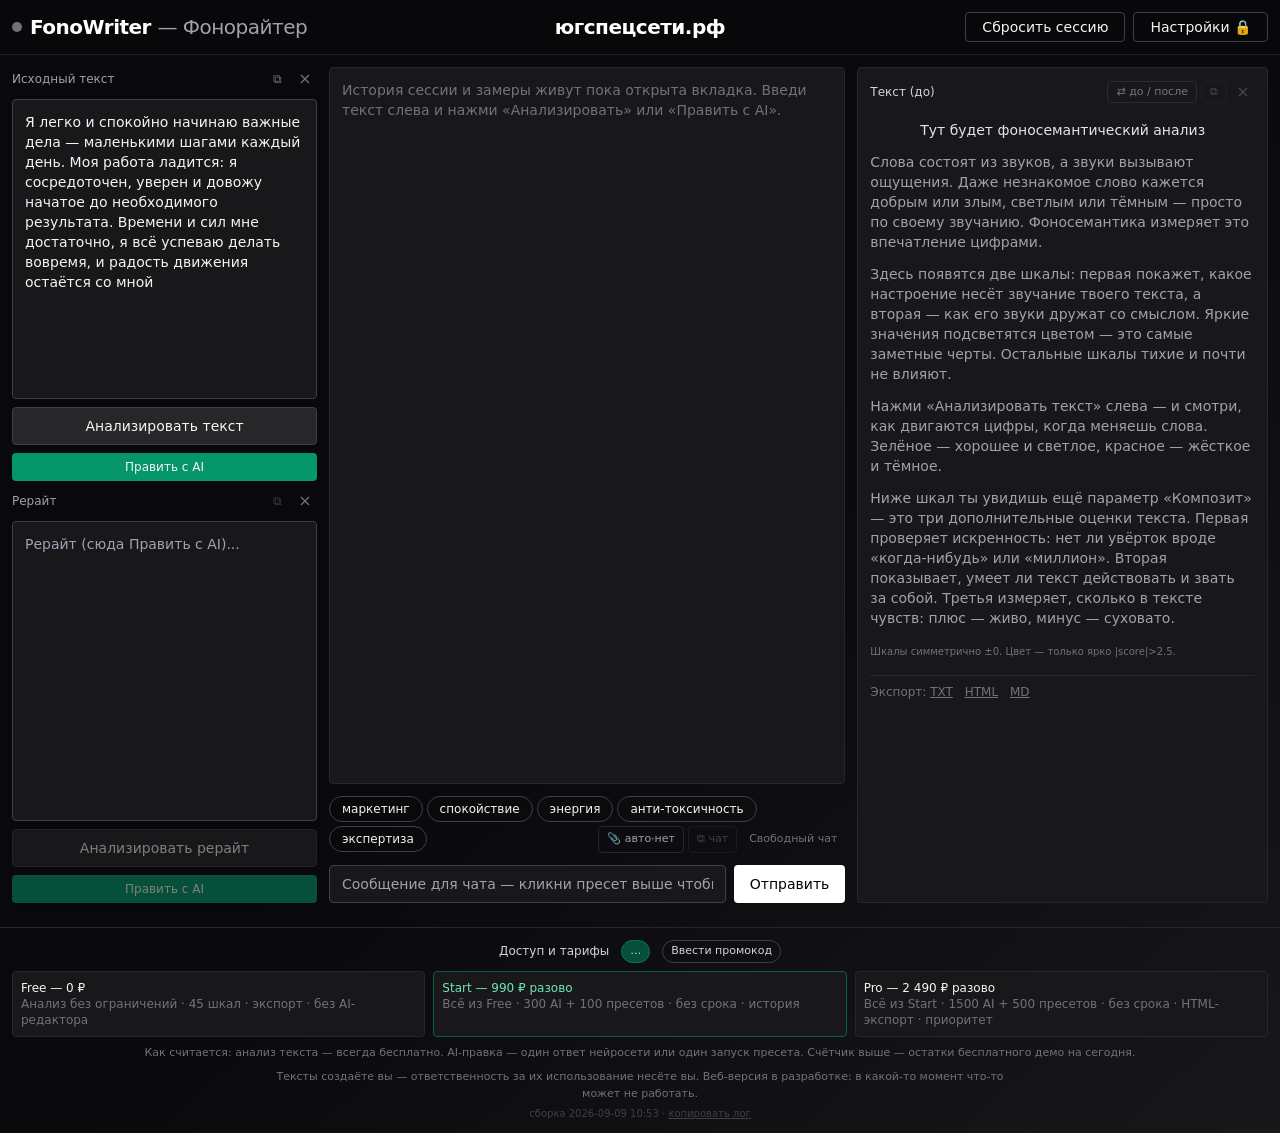
==== commit ffb9d4b2: "cycle_delta" ====
--- a/app/index.html
+++ b/app/index.html
@@ -5,7 +5,7 @@
     <meta name="viewport" content="width=device-width, initial-scale=1.0" />
     <title>FonoWriter — Фонорайтер</title>
     <script src="./gas-adapter.js"></script>
-    <script type="module" crossorigin src="./assets/index-bWSCpbfN.js"></script>
+    <script type="module" crossorigin src="./assets/index-DimZEnZi.js"></script>
     <link rel="stylesheet" crossorigin href="./assets/index-FSXmGidk.css">
   </head>
   <body class="bg-zinc-950 text-zinc-100">
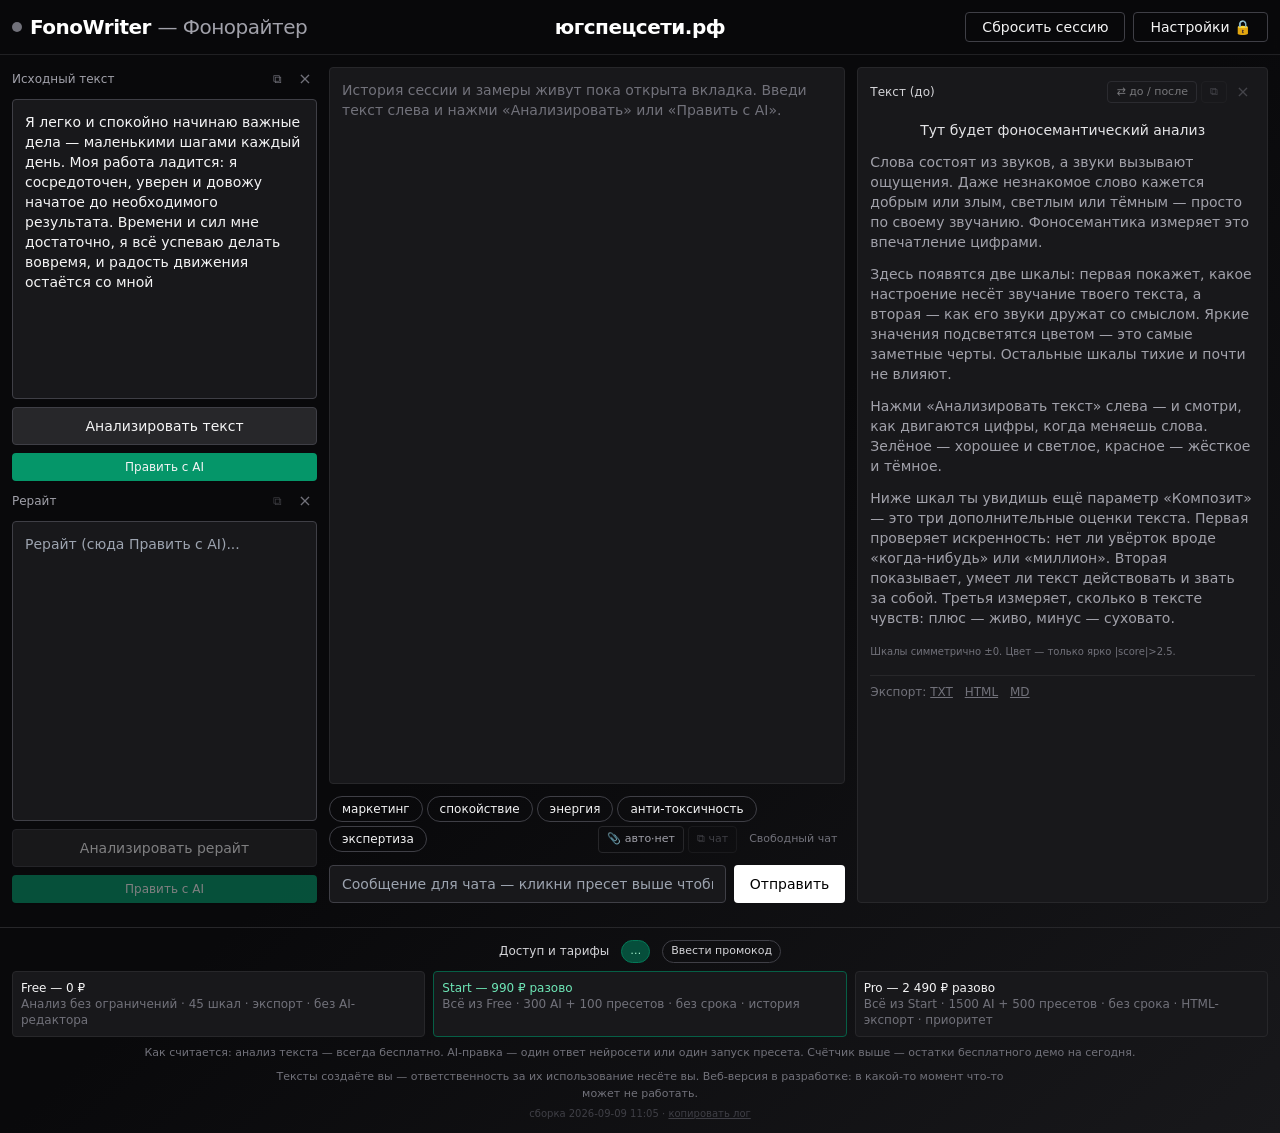
==== commit 729d3765: "mask_provider" ====
--- a/app/index.html
+++ b/app/index.html
@@ -5,8 +5,8 @@
     <meta name="viewport" content="width=device-width, initial-scale=1.0" />
     <title>FonoWriter — Фонорайтер</title>
     <script src="./gas-adapter.js"></script>
-    <script type="module" crossorigin src="./assets/index-DimZEnZi.js"></script>
-    <link rel="stylesheet" crossorigin href="./assets/index-FSXmGidk.css">
+    <script type="module" crossorigin src="./assets/index-D8uJ_gyi.js"></script>
+    <link rel="stylesheet" crossorigin href="./assets/index-BypE-HXZ.css">
   </head>
   <body class="bg-zinc-950 text-zinc-100">
     <div id="root"></div>
--- a/app/assets/index-BypE-HXZ.css
+++ b/app/assets/index-BypE-HXZ.css
@@ -0,0 +1 @@
+*,:before,:after{--tw-border-spacing-x: 0;--tw-border-spacing-y: 0;--tw-translate-x: 0;--tw-translate-y: 0;--tw-rotate: 0;--tw-skew-x: 0;--tw-skew-y: 0;--tw-scale-x: 1;--tw-scale-y: 1;--tw-pan-x: ;--tw-pan-y: ;--tw-pinch-zoom: ;--tw-scroll-snap-strictness: proximity;--tw-gradient-from-position: ;--tw-gradient-via-position: ;--tw-gradient-to-position: ;--tw-ordinal: ;--tw-slashed-zero: ;--tw-numeric-figure: ;--tw-numeric-spacing: ;--tw-numeric-fraction: ;--tw-ring-inset: ;--tw-ring-offset-width: 0px;--tw-ring-offset-color: #fff;--tw-ring-color: rgb(59 130 246 / .5);--tw-ring-offset-shadow: 0 0 #0000;--tw-ring-shadow: 0 0 #0000;--tw-shadow: 0 0 #0000;--tw-shadow-colored: 0 0 #0000;--tw-blur: ;--tw-brightness: ;--tw-contrast: ;--tw-grayscale: ;--tw-hue-rotate: ;--tw-invert: ;--tw-saturate: ;--tw-sepia: ;--tw-drop-shadow: ;--tw-backdrop-blur: ;--tw-backdrop-brightness: ;--tw-backdrop-contrast: ;--tw-backdrop-grayscale: ;--tw-backdrop-hue-rotate: ;--tw-backdrop-invert: ;--tw-backdrop-opacity: ;--tw-backdrop-saturate: ;--tw-backdrop-sepia: ;--tw-contain-size: ;--tw-contain-layout: ;--tw-contain-paint: ;--tw-contain-style: }::backdrop{--tw-border-spacing-x: 0;--tw-border-spacing-y: 0;--tw-translate-x: 0;--tw-translate-y: 0;--tw-rotate: 0;--tw-skew-x: 0;--tw-skew-y: 0;--tw-scale-x: 1;--tw-scale-y: 1;--tw-pan-x: ;--tw-pan-y: ;--tw-pinch-zoom: ;--tw-scroll-snap-strictness: proximity;--tw-gradient-from-position: ;--tw-gradient-via-position: ;--tw-gradient-to-position: ;--tw-ordinal: ;--tw-slashed-zero: ;--tw-numeric-figure: ;--tw-numeric-spacing: ;--tw-numeric-fraction: ;--tw-ring-inset: ;--tw-ring-offset-width: 0px;--tw-ring-offset-color: #fff;--tw-ring-color: rgb(59 130 246 / .5);--tw-ring-offset-shadow: 0 0 #0000;--tw-ring-shadow: 0 0 #0000;--tw-shadow: 0 0 #0000;--tw-shadow-colored: 0 0 #0000;--tw-blur: ;--tw-brightness: ;--tw-contrast: ;--tw-grayscale: ;--tw-hue-rotate: ;--tw-invert: ;--tw-saturate: ;--tw-sepia: ;--tw-drop-shadow: ;--tw-backdrop-blur: ;--tw-backdrop-brightness: ;--tw-backdrop-contrast: ;--tw-backdrop-grayscale: ;--tw-backdrop-hue-rotate: ;--tw-backdrop-invert: ;--tw-backdrop-opacity: ;--tw-backdrop-saturate: ;--tw-backdrop-sepia: ;--tw-contain-size: ;--tw-contain-layout: ;--tw-contain-paint: ;--tw-contain-style: }*,:before,:after{box-sizing:border-box;border-width:0;border-style:solid;border-color:#e5e7eb}:before,:after{--tw-content: ""}html,:host{line-height:1.5;-webkit-text-size-adjust:100%;-moz-tab-size:4;-o-tab-size:4;tab-size:4;font-family:ui-sans-serif,system-ui,sans-serif,"Apple Color Emoji","Segoe UI Emoji",Segoe UI Symbol,"Noto Color Emoji";font-feature-settings:normal;font-variation-settings:normal;-webkit-tap-highlight-color:transparent}body{margin:0;line-height:inherit}hr{height:0;color:inherit;border-top-width:1px}abbr:where([title]){-webkit-text-decoration:underline dotted;text-decoration:underline dotted}h1,h2,h3,h4,h5,h6{font-size:inherit;font-weight:inherit}a{color:inherit;text-decoration:inherit}b,strong{font-weight:bolder}code,kbd,samp,pre{font-family:ui-monospace,SFMono-Regular,Menlo,Monaco,Consolas,Liberation Mono,Courier New,monospace;font-feature-settings:normal;font-variation-settings:normal;font-size:1em}small{font-size:80%}sub,sup{font-size:75%;line-height:0;position:relative;vertical-align:baseline}sub{bottom:-.25em}sup{top:-.5em}table{text-indent:0;border-color:inherit;border-collapse:collapse}button,input,optgroup,select,textarea{font-family:inherit;font-feature-settings:inherit;font-variation-settings:inherit;font-size:100%;font-weight:inherit;line-height:inherit;letter-spacing:inherit;color:inherit;margin:0;padding:0}button,select{text-transform:none}button,input:where([type=button]),input:where([type=reset]),input:where([type=submit]){-webkit-appearance:button;background-color:transparent;background-image:none}:-moz-focusring{outline:auto}:-moz-ui-invalid{box-shadow:none}progress{vertical-align:baseline}::-webkit-inner-spin-button,::-webkit-outer-spin-button{height:auto}[type=search]{-webkit-appearance:textfield;outline-offset:-2px}::-webkit-search-decoration{-webkit-appearance:none}::-webkit-file-upload-button{-webkit-appearance:button;font:inherit}summary{display:list-item}blockquote,dl,dd,h1,h2,h3,h4,h5,h6,hr,figure,p,pre{margin:0}fieldset{margin:0;padding:0}legend{padding:0}ol,ul,menu{list-style:none;margin:0;padding:0}dialog{padding:0}textarea{resize:vertical}input::-moz-placeholder,textarea::-moz-placeholder{opacity:1;color:#9ca3af}input::placeholder,textarea::placeholder{opacity:1;color:#9ca3af}button,[role=button]{cursor:pointer}:disabled{cursor:default}img,svg,video,canvas,audio,iframe,embed,object{display:block;vertical-align:middle}img,video{max-width:100%;height:auto}[hidden]:where(:not([hidden=until-found])){display:none}.fixed{position:fixed}.absolute{position:absolute}.relative{position:relative}.sticky{position:sticky}.inset-0{top:0;right:0;bottom:0;left:0}.bottom-6{bottom:1.5rem}.left-1\/2{left:50%}.right-0{right:0}.top-0{top:0}.z-10{z-index:10}.z-50{z-index:50}.z-\[60\]{z-index:60}.order-1{order:1}.order-2{order:2}.order-3{order:3}.order-4{order:4}.col-span-2{grid-column:span 2 / span 2}.mx-auto{margin-left:auto;margin-right:auto}.mb-1{margin-bottom:.25rem}.ml-2{margin-left:.5rem}.ml-auto{margin-left:auto}.mt-1{margin-top:.25rem}.mt-1\.5{margin-top:.375rem}.mt-2{margin-top:.5rem}.mt-3{margin-top:.75rem}.inline-block{display:inline-block}.flex{display:flex}.table{display:table}.grid{display:grid}.contents{display:contents}.hidden{display:none}.h-1{height:.25rem}.h-1\.5{height:.375rem}.h-2{height:.5rem}.h-2\.5{height:.625rem}.h-4{height:1rem}.h-6{height:1.5rem}.h-64{height:16rem}.h-full{height:100%}.max-h-32{max-height:8rem}.min-h-0{min-height:0px}.min-h-\[200px\]{min-height:200px}.min-h-\[300px\]{min-height:300px}.min-h-\[520px\]{min-height:520px}.min-h-\[90px\]{min-height:90px}.min-h-screen{min-height:100vh}.w-2{width:.5rem}.w-2\.5{width:.625rem}.w-4{width:1rem}.w-6{width:1.5rem}.w-64{width:16rem}.w-full{width:100%}.w-px{width:1px}.min-w-0{min-width:0px}.max-w-3xl{max-width:48rem}.max-w-5xl{max-width:64rem}.max-w-\[85\%\]{max-width:85%}.max-w-sm{max-width:24rem}.flex-1{flex:1 1 0%}.shrink-0{flex-shrink:0}.-translate-x-1\/2{--tw-translate-x: -50%;transform:translate(var(--tw-translate-x),var(--tw-translate-y)) rotate(var(--tw-rotate)) skew(var(--tw-skew-x)) skewY(var(--tw-skew-y)) scaleX(var(--tw-scale-x)) scaleY(var(--tw-scale-y))}@keyframes pulse{50%{opacity:.5}}.animate-pulse{animation:pulse 2s cubic-bezier(.4,0,.6,1) infinite}.cursor-pointer{cursor:pointer}.resize-none{resize:none}.resize{resize:both}.grid-cols-2{grid-template-columns:repeat(2,minmax(0,1fr))}.flex-col{flex-direction:column}.flex-wrap{flex-wrap:wrap}.items-center{align-items:center}.justify-start{justify-content:flex-start}.justify-end{justify-content:flex-end}.justify-center{justify-content:center}.justify-between{justify-content:space-between}.gap-1{gap:.25rem}.gap-2{gap:.5rem}.gap-3{gap:.75rem}.gap-x-2{-moz-column-gap:.5rem;column-gap:.5rem}.gap-y-1{row-gap:.25rem}.space-y-1>:not([hidden])~:not([hidden]){--tw-space-y-reverse: 0;margin-top:calc(.25rem * calc(1 - var(--tw-space-y-reverse)));margin-bottom:calc(.25rem * var(--tw-space-y-reverse))}.space-y-2>:not([hidden])~:not([hidden]){--tw-space-y-reverse: 0;margin-top:calc(.5rem * calc(1 - var(--tw-space-y-reverse)));margin-bottom:calc(.5rem * var(--tw-space-y-reverse))}.space-y-3>:not([hidden])~:not([hidden]){--tw-space-y-reverse: 0;margin-top:calc(.75rem * calc(1 - var(--tw-space-y-reverse)));margin-bottom:calc(.75rem * var(--tw-space-y-reverse))}.space-y-4>:not([hidden])~:not([hidden]){--tw-space-y-reverse: 0;margin-top:calc(1rem * calc(1 - var(--tw-space-y-reverse)));margin-bottom:calc(1rem * var(--tw-space-y-reverse))}.self-end{align-self:flex-end}.overflow-auto{overflow:auto}.overflow-hidden{overflow:hidden}.overflow-visible{overflow:visible}.overflow-y-auto{overflow-y:auto}.truncate{overflow:hidden;text-overflow:ellipsis;white-space:nowrap}.whitespace-nowrap{white-space:nowrap}.whitespace-pre-wrap{white-space:pre-wrap}.rounded{border-radius:.25rem}.rounded-2xl{border-radius:1rem}.rounded-full{border-radius:9999px}.rounded-lg{border-radius:.5rem}.border{border-width:1px}.border-b{border-bottom-width:1px}.border-t{border-top-width:1px}.border-emerald-700{--tw-border-opacity: 1;border-color:rgb(4 120 87 / var(--tw-border-opacity, 1))}.border-emerald-800{--tw-border-opacity: 1;border-color:rgb(6 95 70 / var(--tw-border-opacity, 1))}.border-white{--tw-border-opacity: 1;border-color:rgb(255 255 255 / var(--tw-border-opacity, 1))}.border-zinc-700{--tw-border-opacity: 1;border-color:rgb(63 63 70 / var(--tw-border-opacity, 1))}.border-zinc-800{--tw-border-opacity: 1;border-color:rgb(39 39 42 / var(--tw-border-opacity, 1))}.border-zinc-800\/80{border-color:#27272acc}.bg-black{--tw-bg-opacity: 1;background-color:rgb(0 0 0 / var(--tw-bg-opacity, 1))}.bg-black\/70{background-color:#000000b3}.bg-emerald-400{--tw-bg-opacity: 1;background-color:rgb(52 211 153 / var(--tw-bg-opacity, 1))}.bg-emerald-600{--tw-bg-opacity: 1;background-color:rgb(5 150 105 / var(--tw-bg-opacity, 1))}.bg-emerald-800{--tw-bg-opacity: 1;background-color:rgb(6 95 70 / var(--tw-bg-opacity, 1))}.bg-emerald-900{--tw-bg-opacity: 1;background-color:rgb(6 78 59 / var(--tw-bg-opacity, 1))}.bg-emerald-950\/40{background-color:#022c2266}.bg-red-500{--tw-bg-opacity: 1;background-color:rgb(239 68 68 / var(--tw-bg-opacity, 1))}.bg-white{--tw-bg-opacity: 1;background-color:rgb(255 255 255 / var(--tw-bg-opacity, 1))}.bg-zinc-500{--tw-bg-opacity: 1;background-color:rgb(113 113 122 / var(--tw-bg-opacity, 1))}.bg-zinc-600{--tw-bg-opacity: 1;background-color:rgb(82 82 91 / var(--tw-bg-opacity, 1))}.bg-zinc-800{--tw-bg-opacity: 1;background-color:rgb(39 39 42 / var(--tw-bg-opacity, 1))}.bg-zinc-900{--tw-bg-opacity: 1;background-color:rgb(24 24 27 / var(--tw-bg-opacity, 1))}.bg-zinc-900\/90{background-color:#18181be6}.bg-zinc-950{--tw-bg-opacity: 1;background-color:rgb(9 9 11 / var(--tw-bg-opacity, 1))}.bg-zinc-950\/80{background-color:#09090bcc}.bg-gradient-to-br{background-image:linear-gradient(to bottom right,var(--tw-gradient-stops))}.bg-gradient-to-r{background-image:linear-gradient(to right,var(--tw-gradient-stops))}.from-emerald-500{--tw-gradient-from: #10b981 var(--tw-gradient-from-position);--tw-gradient-to: rgb(16 185 129 / 0) var(--tw-gradient-to-position);--tw-gradient-stops: var(--tw-gradient-from), var(--tw-gradient-to)}.from-zinc-950{--tw-gradient-from: #09090b var(--tw-gradient-from-position);--tw-gradient-to: rgb(9 9 11 / 0) var(--tw-gradient-to-position);--tw-gradient-stops: var(--tw-gradient-from), var(--tw-gradient-to)}.via-zinc-950{--tw-gradient-to: rgb(9 9 11 / 0) var(--tw-gradient-to-position);--tw-gradient-stops: var(--tw-gradient-from), #09090b var(--tw-gradient-via-position), var(--tw-gradient-to)}.to-emerald-300{--tw-gradient-to: #6ee7b7 var(--tw-gradient-to-position)}.to-zinc-900{--tw-gradient-to: #18181b var(--tw-gradient-to-position)}.p-2{padding:.5rem}.p-3{padding:.75rem}.p-4{padding:1rem}.p-6{padding:1.5rem}.px-1{padding-left:.25rem;padding-right:.25rem}.px-2{padding-left:.5rem;padding-right:.5rem}.px-3{padding-left:.75rem;padding-right:.75rem}.px-4{padding-left:1rem;padding-right:1rem}.py-0\.5{padding-top:.125rem;padding-bottom:.125rem}.py-1{padding-top:.25rem;padding-bottom:.25rem}.py-1\.5{padding-top:.375rem;padding-bottom:.375rem}.py-2{padding-top:.5rem;padding-bottom:.5rem}.pr-2{padding-right:.5rem}.pt-2{padding-top:.5rem}.text-center{text-align:center}.font-mono{font-family:ui-monospace,SFMono-Regular,Menlo,Monaco,Consolas,Liberation Mono,Courier New,monospace}.text-3xl{font-size:1.875rem;line-height:2.25rem}.text-\[10px\]{font-size:10px}.text-\[11px\]{font-size:11px}.text-base{font-size:1rem;line-height:1.5rem}.text-sm{font-size:.875rem;line-height:1.25rem}.text-xs{font-size:.75rem;line-height:1rem}.font-bold{font-weight:700}.font-medium{font-weight:500}.font-normal{font-weight:400}.italic{font-style:italic}.tracking-tight{letter-spacing:-.025em}.text-black{--tw-text-opacity: 1;color:rgb(0 0 0 / var(--tw-text-opacity, 1))}.text-emerald-200{--tw-text-opacity: 1;color:rgb(167 243 208 / var(--tw-text-opacity, 1))}.text-emerald-300{--tw-text-opacity: 1;color:rgb(110 231 183 / var(--tw-text-opacity, 1))}.text-emerald-400{--tw-text-opacity: 1;color:rgb(52 211 153 / var(--tw-text-opacity, 1))}.text-red-400{--tw-text-opacity: 1;color:rgb(248 113 113 / var(--tw-text-opacity, 1))}.text-white{--tw-text-opacity: 1;color:rgb(255 255 255 / var(--tw-text-opacity, 1))}.text-zinc-100{--tw-text-opacity: 1;color:rgb(244 244 245 / var(--tw-text-opacity, 1))}.text-zinc-200{--tw-text-opacity: 1;color:rgb(228 228 231 / var(--tw-text-opacity, 1))}.text-zinc-300{--tw-text-opacity: 1;color:rgb(212 212 216 / var(--tw-text-opacity, 1))}.text-zinc-400{--tw-text-opacity: 1;color:rgb(161 161 170 / var(--tw-text-opacity, 1))}.text-zinc-500{--tw-text-opacity: 1;color:rgb(113 113 122 / var(--tw-text-opacity, 1))}.text-zinc-600{--tw-text-opacity: 1;color:rgb(82 82 91 / var(--tw-text-opacity, 1))}.text-zinc-700{--tw-text-opacity: 1;color:rgb(63 63 70 / var(--tw-text-opacity, 1))}.underline{text-decoration-line:underline}.shadow-lg{--tw-shadow: 0 10px 15px -3px rgb(0 0 0 / .1), 0 4px 6px -4px rgb(0 0 0 / .1);--tw-shadow-colored: 0 10px 15px -3px var(--tw-shadow-color), 0 4px 6px -4px var(--tw-shadow-color);box-shadow:var(--tw-ring-offset-shadow, 0 0 #0000),var(--tw-ring-shadow, 0 0 #0000),var(--tw-shadow)}.shadow-sm{--tw-shadow: 0 1px 2px 0 rgb(0 0 0 / .05);--tw-shadow-colored: 0 1px 2px 0 var(--tw-shadow-color);box-shadow:var(--tw-ring-offset-shadow, 0 0 #0000),var(--tw-ring-shadow, 0 0 #0000),var(--tw-shadow)}.shadow-xl{--tw-shadow: 0 20px 25px -5px rgb(0 0 0 / .1), 0 8px 10px -6px rgb(0 0 0 / .1);--tw-shadow-colored: 0 20px 25px -5px var(--tw-shadow-color), 0 8px 10px -6px var(--tw-shadow-color);box-shadow:var(--tw-ring-offset-shadow, 0 0 #0000),var(--tw-ring-shadow, 0 0 #0000),var(--tw-shadow)}.filter{filter:var(--tw-blur) var(--tw-brightness) var(--tw-contrast) var(--tw-grayscale) var(--tw-hue-rotate) var(--tw-invert) var(--tw-saturate) var(--tw-sepia) var(--tw-drop-shadow)}.backdrop-blur-sm{--tw-backdrop-blur: blur(4px);-webkit-backdrop-filter:var(--tw-backdrop-blur) var(--tw-backdrop-brightness) var(--tw-backdrop-contrast) var(--tw-backdrop-grayscale) var(--tw-backdrop-hue-rotate) var(--tw-backdrop-invert) var(--tw-backdrop-opacity) var(--tw-backdrop-saturate) var(--tw-backdrop-sepia);backdrop-filter:var(--tw-backdrop-blur) var(--tw-backdrop-brightness) var(--tw-backdrop-contrast) var(--tw-backdrop-grayscale) var(--tw-backdrop-hue-rotate) var(--tw-backdrop-invert) var(--tw-backdrop-opacity) var(--tw-backdrop-saturate) var(--tw-backdrop-sepia)}.transition-all{transition-property:all;transition-timing-function:cubic-bezier(.4,0,.2,1);transition-duration:.15s}.transition-colors{transition-property:color,background-color,border-color,text-decoration-color,fill,stroke;transition-timing-function:cubic-bezier(.4,0,.2,1);transition-duration:.15s}.transition-shadow{transition-property:box-shadow;transition-timing-function:cubic-bezier(.4,0,.2,1);transition-duration:.15s}.duration-500{transition-duration:.5s}@media (prefers-reduced-motion: no-preference){.btn-press:active{transform:scale(.97)}.btn-hover{transition:transform .15s cubic-bezier(.16,1,.3,1),background-color .15s ease-out,opacity .15s ease-out}.btn-hover:hover{transform:translateY(-1px)}.preset-pill{transition:transform .18s cubic-bezier(.16,1,.3,1),background-color .15s ease-out,border-color .15s ease-out}.preset-pill:hover{transform:scale(1.03)}.preset-pill:active{transform:scale(.97)}.scale-bar{transition:width .6s cubic-bezier(.16,1,.3,1),background-color .2s ease-out}.chat-bubble{animation:bubbleIn .22s cubic-bezier(.16,1,.3,1)}@keyframes bubbleIn{0%{opacity:0;transform:translateY(6px) scale(.98)}to{opacity:1;transform:translateY(0) scale(1)}}.log-line{animation:logIn .15s ease-out}@keyframes logIn{0%{opacity:0;transform:translate(-4px)}to{opacity:1;transform:translate(0)}}}@media (prefers-reduced-motion: reduce){.btn-press:active,.btn-hover:hover,.preset-pill:hover{transform:none}.chat-bubble,.log-line{animation:none}}@media (hover: none){.btn-hover:hover,.preset-pill:hover{transform:none}}.hover\:border-zinc-600:hover{--tw-border-opacity: 1;border-color:rgb(82 82 91 / var(--tw-border-opacity, 1))}.hover\:bg-emerald-500:hover{--tw-bg-opacity: 1;background-color:rgb(16 185 129 / var(--tw-bg-opacity, 1))}.hover\:bg-emerald-800:hover{--tw-bg-opacity: 1;background-color:rgb(6 95 70 / var(--tw-bg-opacity, 1))}.hover\:bg-red-900:hover{--tw-bg-opacity: 1;background-color:rgb(127 29 29 / var(--tw-bg-opacity, 1))}.hover\:bg-zinc-100:hover{--tw-bg-opacity: 1;background-color:rgb(244 244 245 / var(--tw-bg-opacity, 1))}.hover\:bg-zinc-700:hover{--tw-bg-opacity: 1;background-color:rgb(63 63 70 / var(--tw-bg-opacity, 1))}.hover\:bg-zinc-800:hover{--tw-bg-opacity: 1;background-color:rgb(39 39 42 / var(--tw-bg-opacity, 1))}.hover\:text-emerald-400:hover{--tw-text-opacity: 1;color:rgb(52 211 153 / var(--tw-text-opacity, 1))}.hover\:text-white:hover{--tw-text-opacity: 1;color:rgb(255 255 255 / var(--tw-text-opacity, 1))}.hover\:shadow:hover{--tw-shadow: 0 1px 3px 0 rgb(0 0 0 / .1), 0 1px 2px -1px rgb(0 0 0 / .1);--tw-shadow-colored: 0 1px 3px 0 var(--tw-shadow-color), 0 1px 2px -1px var(--tw-shadow-color);box-shadow:var(--tw-ring-offset-shadow, 0 0 #0000),var(--tw-ring-shadow, 0 0 #0000),var(--tw-shadow)}.focus\:border-zinc-600:focus{--tw-border-opacity: 1;border-color:rgb(82 82 91 / var(--tw-border-opacity, 1))}.focus\:outline-none:focus{outline:2px solid transparent;outline-offset:2px}.focus\:ring-2:focus{--tw-ring-offset-shadow: var(--tw-ring-inset) 0 0 0 var(--tw-ring-offset-width) var(--tw-ring-offset-color);--tw-ring-shadow: var(--tw-ring-inset) 0 0 0 calc(2px + var(--tw-ring-offset-width)) var(--tw-ring-color);box-shadow:var(--tw-ring-offset-shadow),var(--tw-ring-shadow),var(--tw-shadow, 0 0 #0000)}.focus\:ring-white\/10:focus{--tw-ring-color: rgb(255 255 255 / .1)}.focus-visible\:ring-2:focus-visible{--tw-ring-offset-shadow: var(--tw-ring-inset) 0 0 0 var(--tw-ring-offset-width) var(--tw-ring-offset-color);--tw-ring-shadow: var(--tw-ring-inset) 0 0 0 calc(2px + var(--tw-ring-offset-width)) var(--tw-ring-color);box-shadow:var(--tw-ring-offset-shadow),var(--tw-ring-shadow),var(--tw-shadow, 0 0 #0000)}.focus-visible\:ring-emerald-400\/30:focus-visible{--tw-ring-color: rgb(52 211 153 / .3)}.focus-visible\:ring-white\/20:focus-visible{--tw-ring-color: rgb(255 255 255 / .2)}.active\:scale-95:active{--tw-scale-x: .95;--tw-scale-y: .95;transform:translate(var(--tw-translate-x),var(--tw-translate-y)) rotate(var(--tw-rotate)) skew(var(--tw-skew-x)) skewY(var(--tw-skew-y)) scaleX(var(--tw-scale-x)) scaleY(var(--tw-scale-y))}.active\:scale-\[0\.98\]:active{--tw-scale-x: .98;--tw-scale-y: .98;transform:translate(var(--tw-translate-x),var(--tw-translate-y)) rotate(var(--tw-rotate)) skew(var(--tw-skew-x)) skewY(var(--tw-skew-y)) scaleX(var(--tw-scale-x)) scaleY(var(--tw-scale-y))}.disabled\:opacity-50:disabled{opacity:.5}@media (min-width: 420px){.min-\[420px\]\:inline{display:inline}}@media (min-width: 640px){.sm\:inline{display:inline}.sm\:hidden{display:none}}@media (min-width: 768px){.md\:order-none{order:0}.md\:col-span-1{grid-column:span 1 / span 1}.md\:grid-cols-3{grid-template-columns:repeat(3,minmax(0,1fr))}.md\:px-4{padding-left:1rem;padding-right:1rem}.md\:text-sm{font-size:.875rem;line-height:1.25rem}.md\:text-xl{font-size:1.25rem;line-height:1.75rem}}@media (min-width: 1024px){.lg\:order-none{order:0}.lg\:col-span-3{grid-column:span 3 / span 3}.lg\:col-span-4{grid-column:span 4 / span 4}.lg\:col-span-5{grid-column:span 5 / span 5}.lg\:flex{display:flex}.lg\:grid{display:grid}.lg\:min-h-0{min-height:0px}.lg\:grid-cols-12{grid-template-columns:repeat(12,minmax(0,1fr))}.lg\:flex-col{flex-direction:column}.lg\:gap-2{gap:.5rem}.lg\:gap-3{gap:.75rem}.lg\:overflow-hidden{overflow:hidden}}
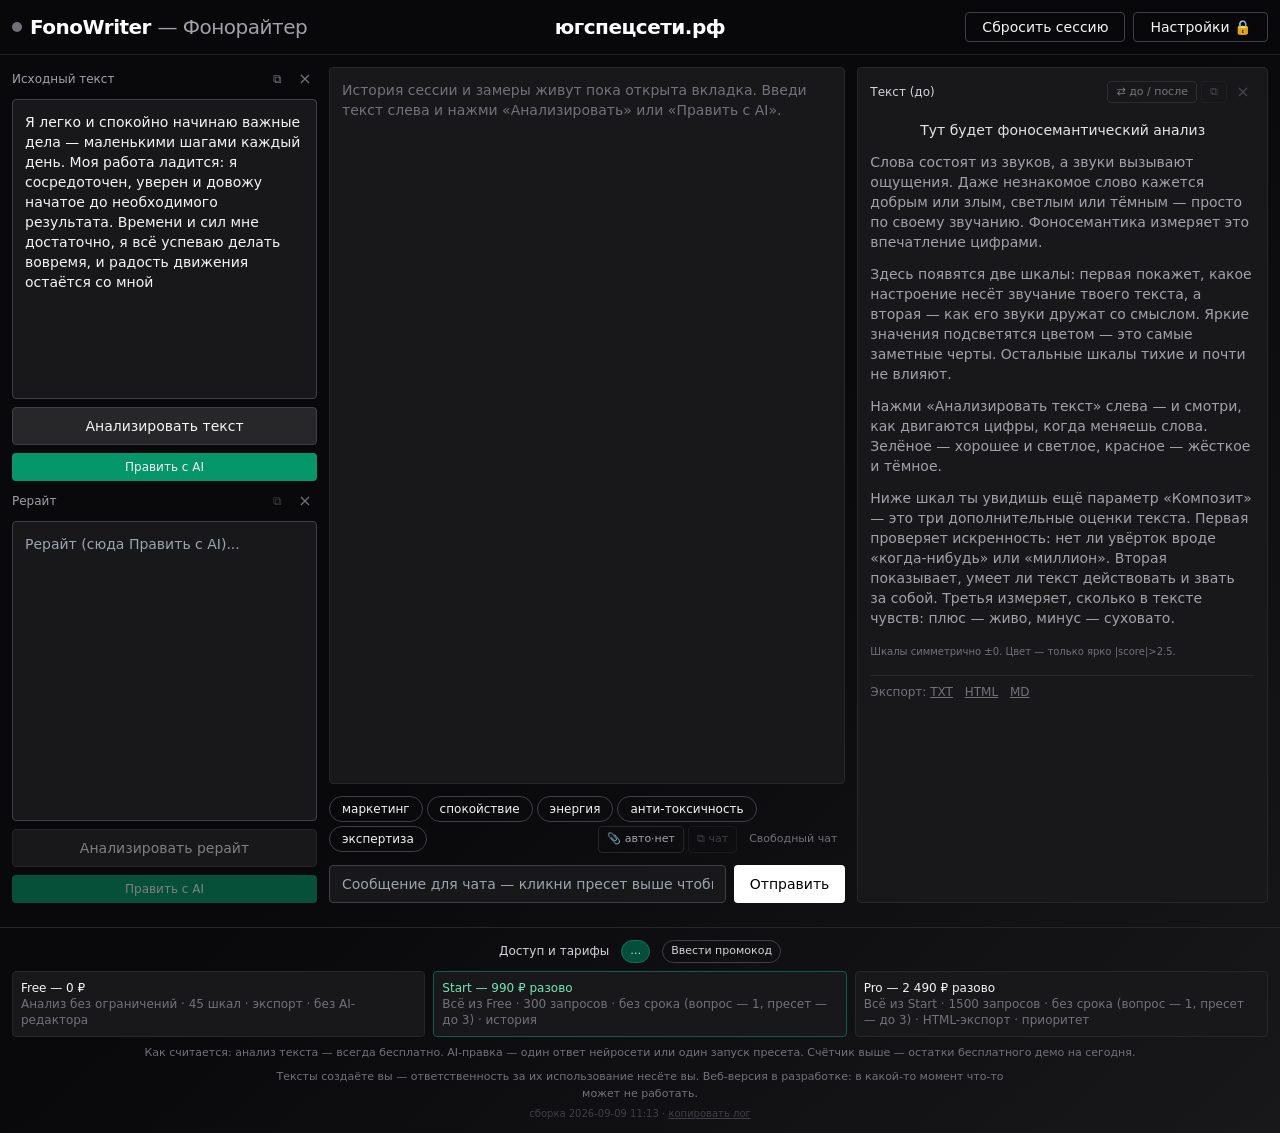
==== commit dc738dbd: "token_pool" ====
--- a/app/index.html
+++ b/app/index.html
@@ -5,7 +5,7 @@
     <meta name="viewport" content="width=device-width, initial-scale=1.0" />
     <title>FonoWriter — Фонорайтер</title>
     <script src="./gas-adapter.js"></script>
-    <script type="module" crossorigin src="./assets/index-D8uJ_gyi.js"></script>
+    <script type="module" crossorigin src="./assets/index-BL0RRsq6.js"></script>
     <link rel="stylesheet" crossorigin href="./assets/index-BypE-HXZ.css">
   </head>
   <body class="bg-zinc-950 text-zinc-100">
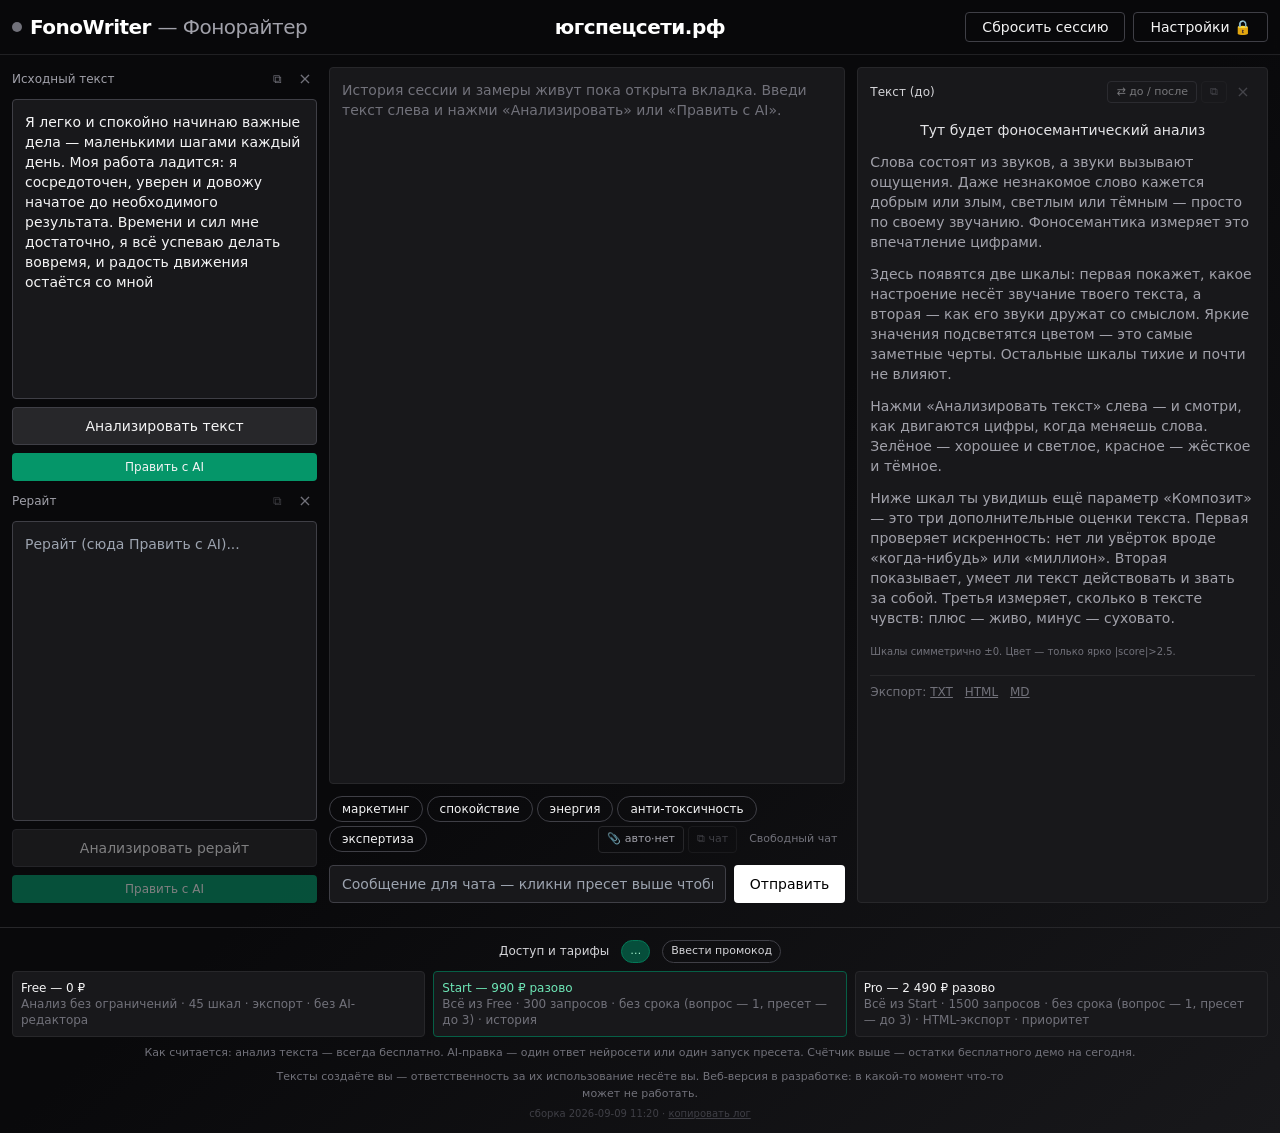
==== commit 189e4480: "license_promo" ====
--- a/app/index.html
+++ b/app/index.html
@@ -5,7 +5,7 @@
     <meta name="viewport" content="width=device-width, initial-scale=1.0" />
     <title>FonoWriter — Фонорайтер</title>
     <script src="./gas-adapter.js"></script>
-    <script type="module" crossorigin src="./assets/index-BL0RRsq6.js"></script>
+    <script type="module" crossorigin src="./assets/index-Bkh8Y0QJ.js"></script>
     <link rel="stylesheet" crossorigin href="./assets/index-BypE-HXZ.css">
   </head>
   <body class="bg-zinc-950 text-zinc-100">
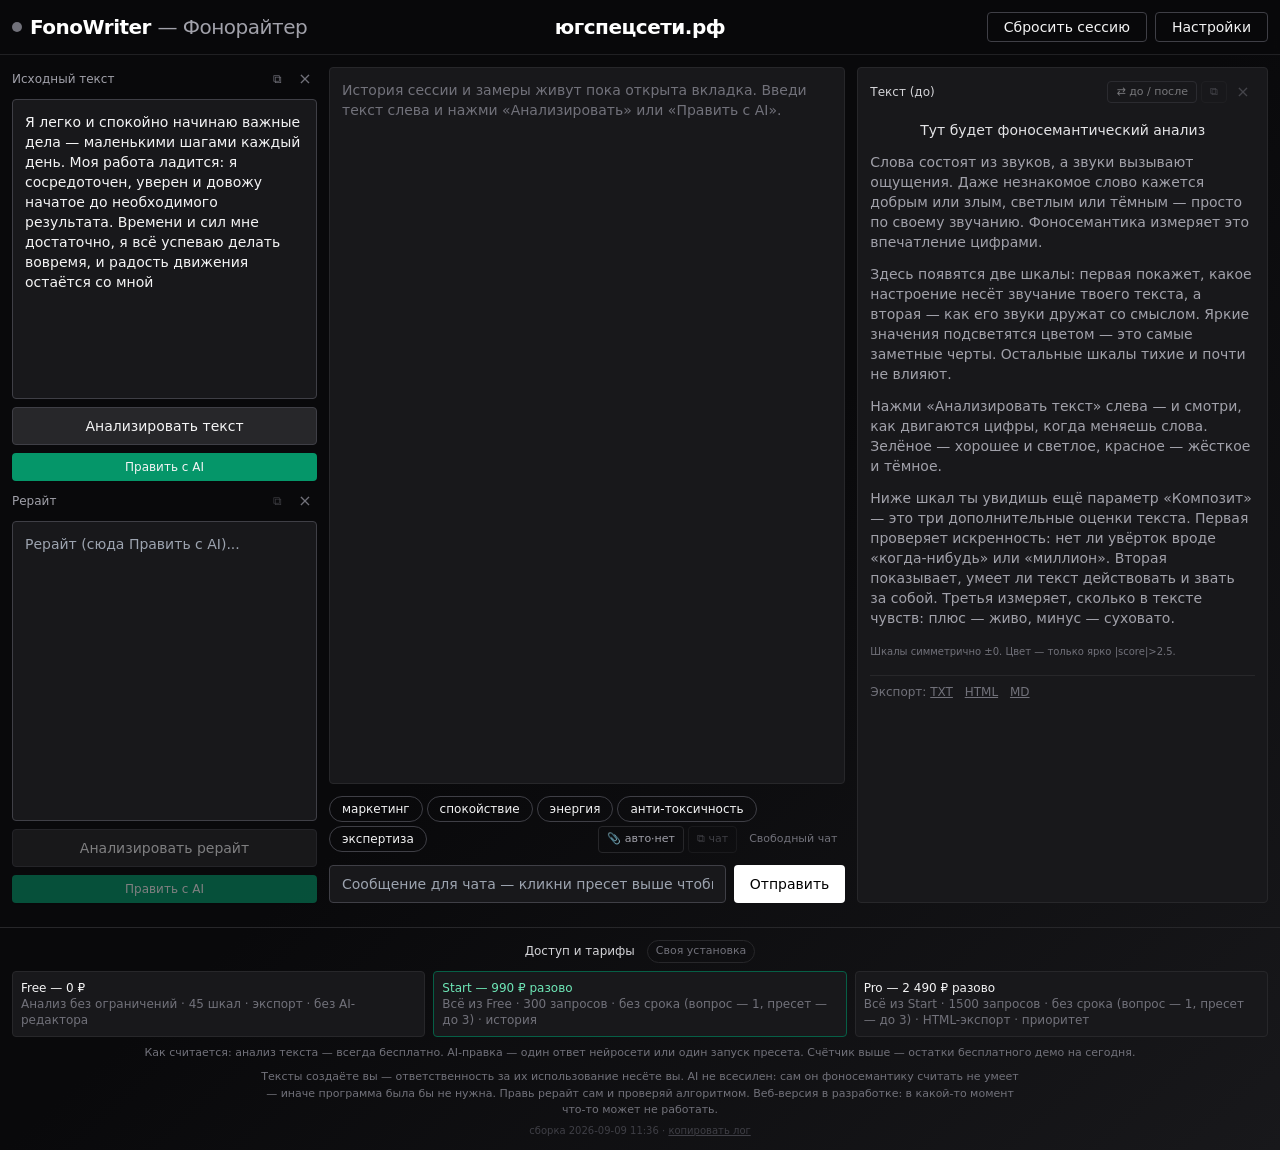
==== commit 6446f099: "disclaimer_ai" ====
--- a/app/index.html
+++ b/app/index.html
@@ -5,7 +5,7 @@
     <meta name="viewport" content="width=device-width, initial-scale=1.0" />
     <title>FonoWriter — Фонорайтер</title>
     <script src="./gas-adapter.js"></script>
-    <script type="module" crossorigin src="./assets/index-Bkh8Y0QJ.js"></script>
+    <script type="module" crossorigin src="./assets/index-Wp2Badfc.js"></script>
     <link rel="stylesheet" crossorigin href="./assets/index-BypE-HXZ.css">
   </head>
   <body class="bg-zinc-950 text-zinc-100">
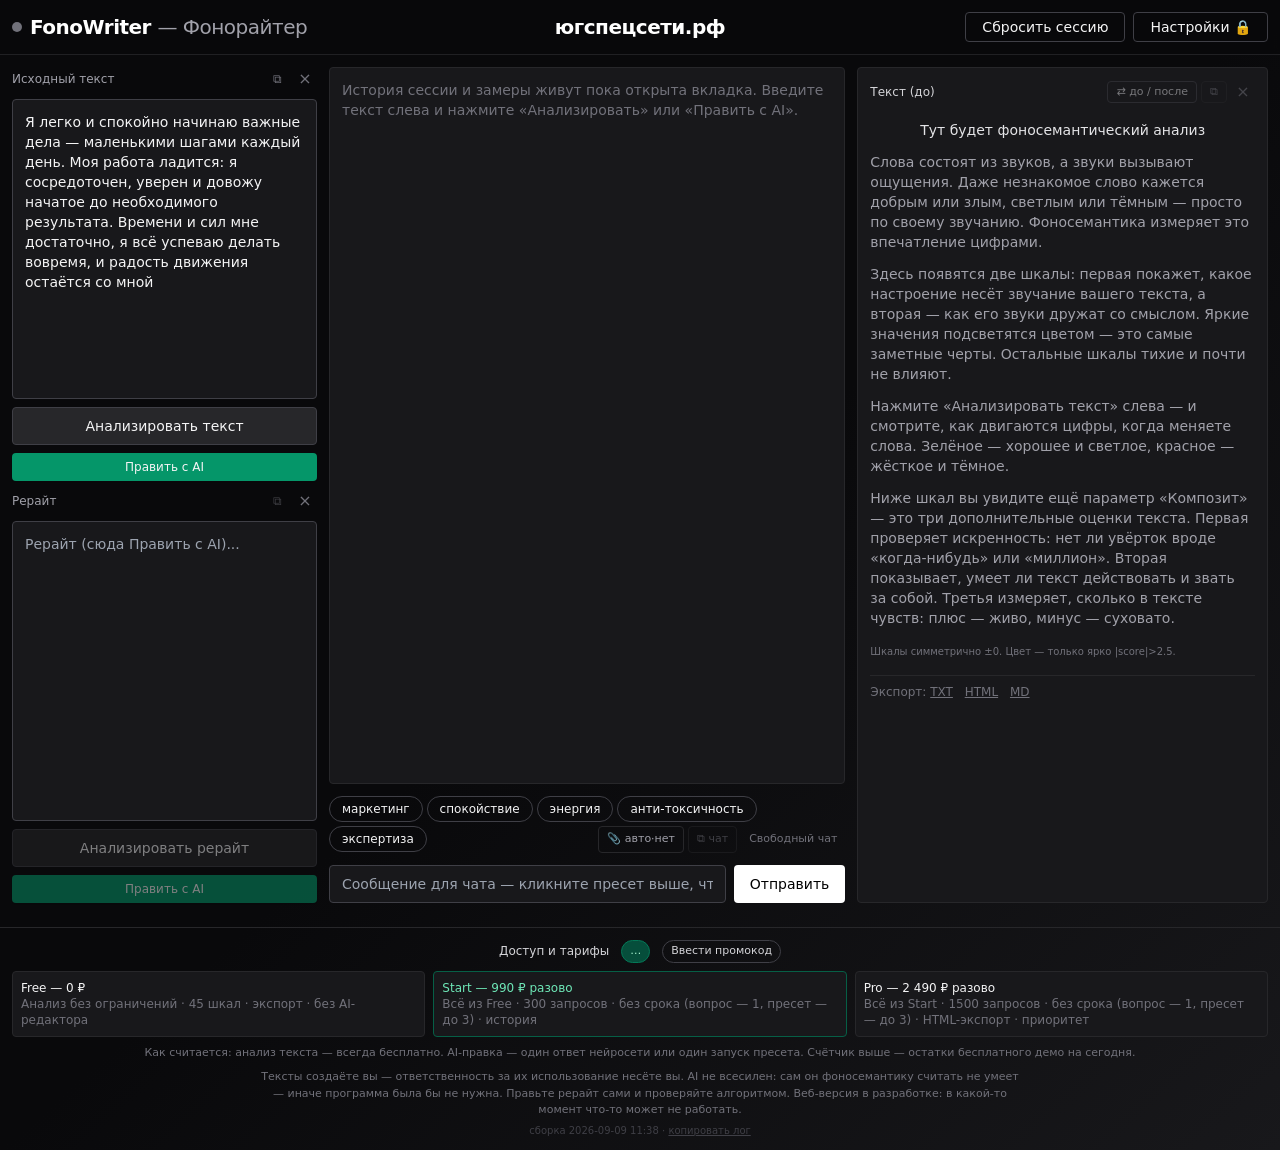
==== commit 64ef0ecd: "vy_form" ====
--- a/app/index.html
+++ b/app/index.html
@@ -5,7 +5,7 @@
     <meta name="viewport" content="width=device-width, initial-scale=1.0" />
     <title>FonoWriter — Фонорайтер</title>
     <script src="./gas-adapter.js"></script>
-    <script type="module" crossorigin src="./assets/index-Wp2Badfc.js"></script>
+    <script type="module" crossorigin src="./assets/index-utcwrp3g.js"></script>
     <link rel="stylesheet" crossorigin href="./assets/index-BypE-HXZ.css">
   </head>
   <body class="bg-zinc-950 text-zinc-100">
